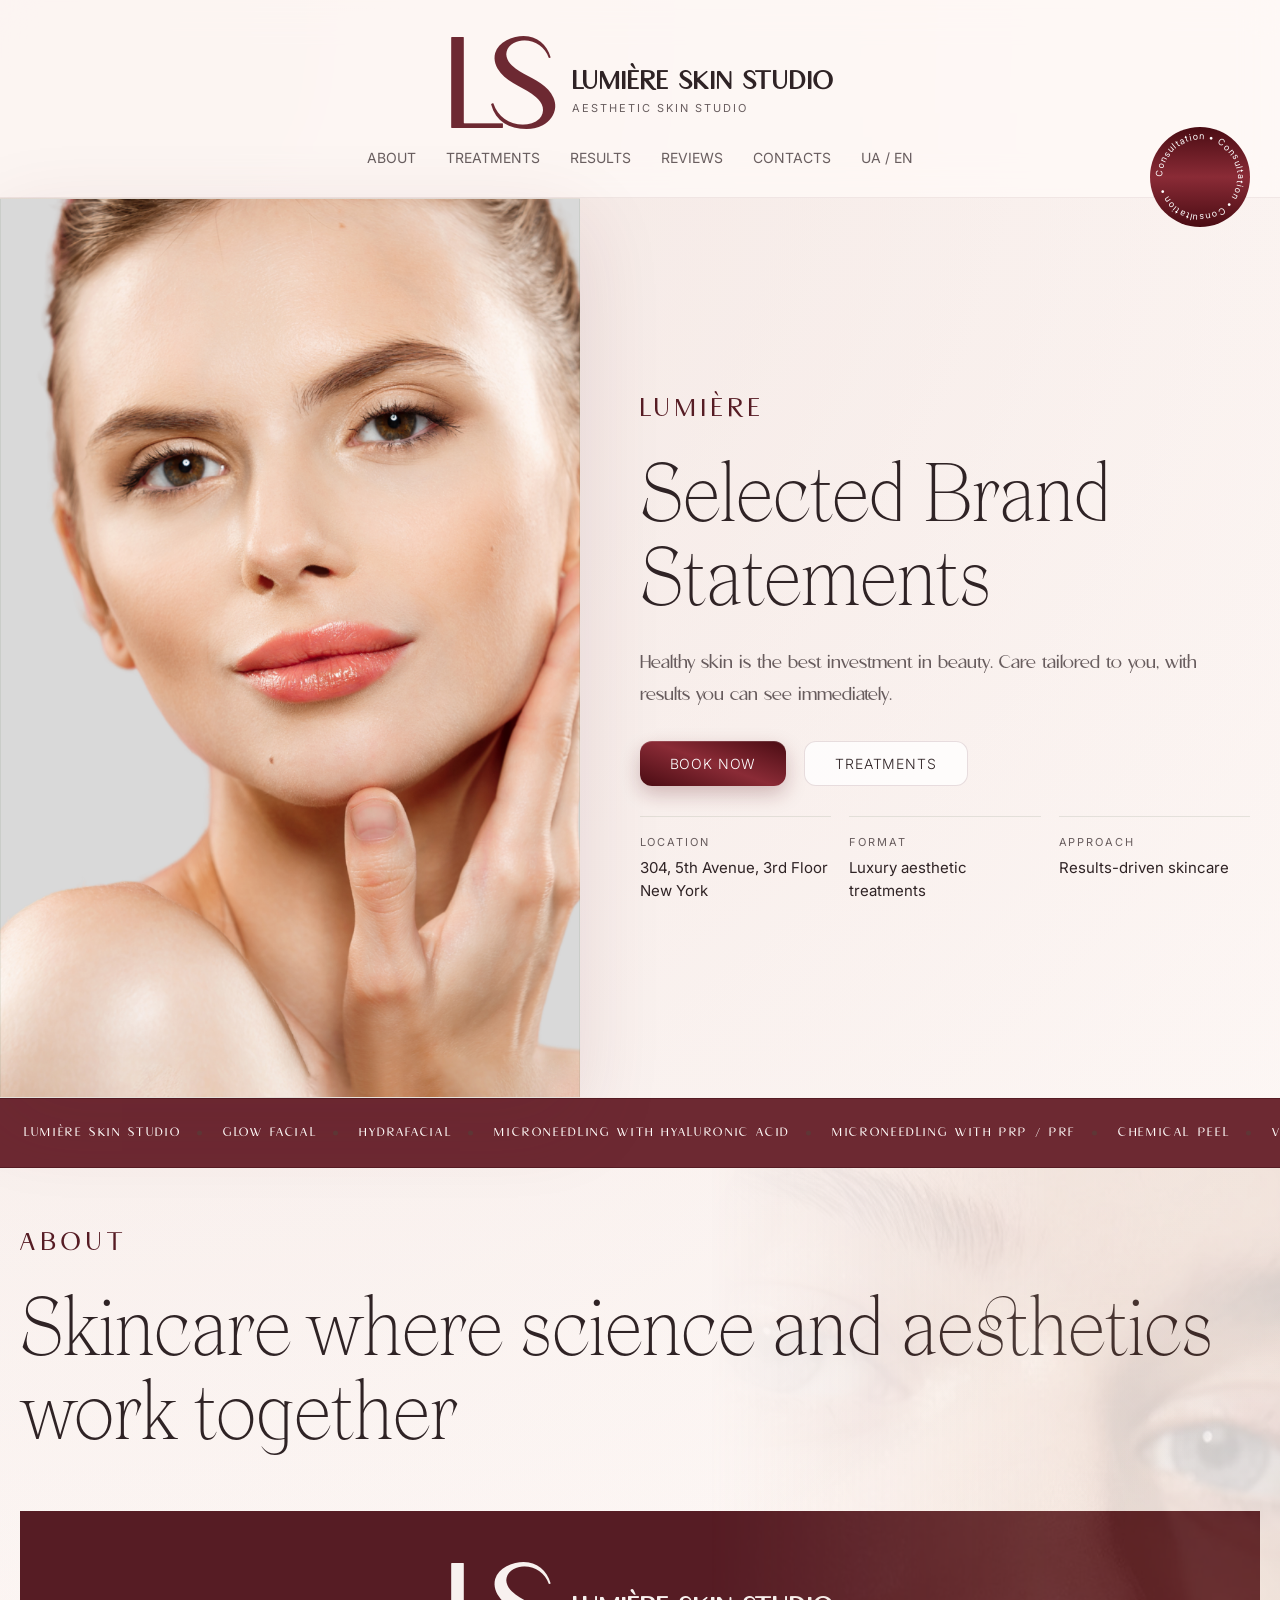
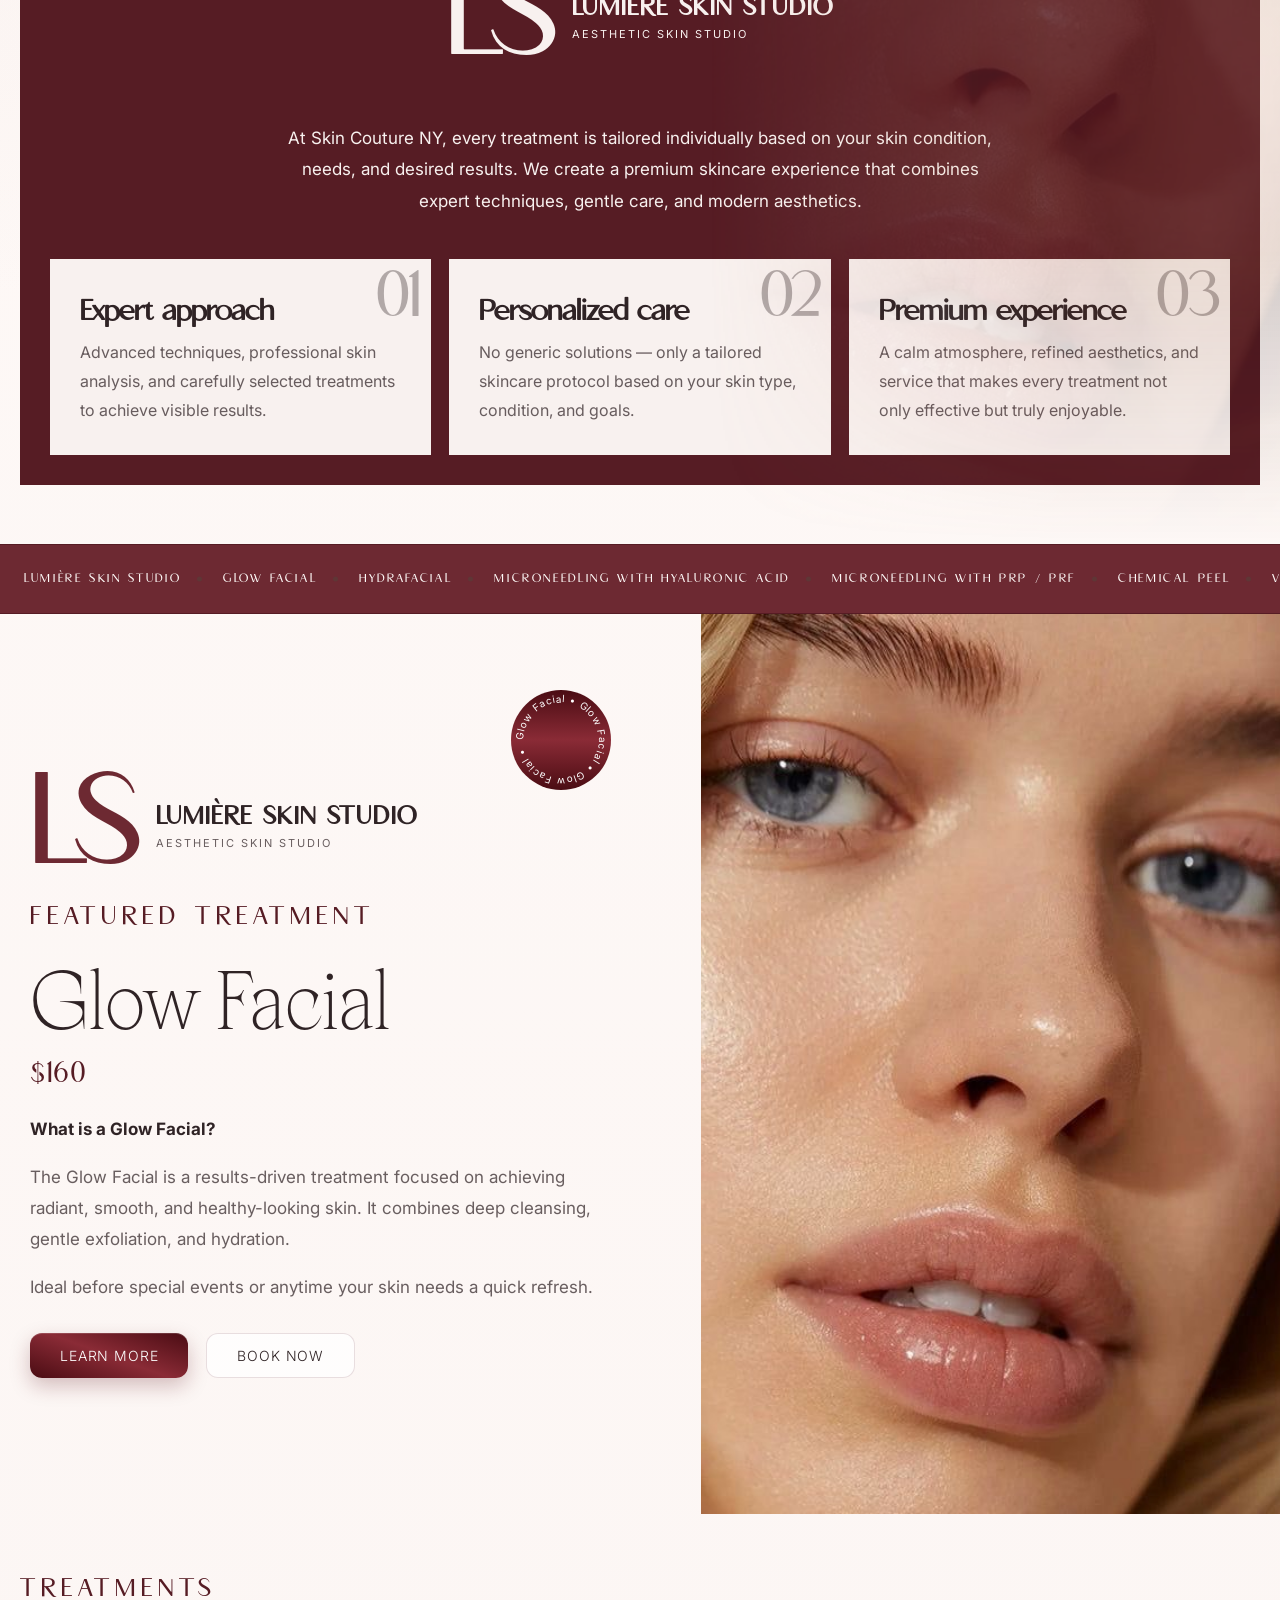
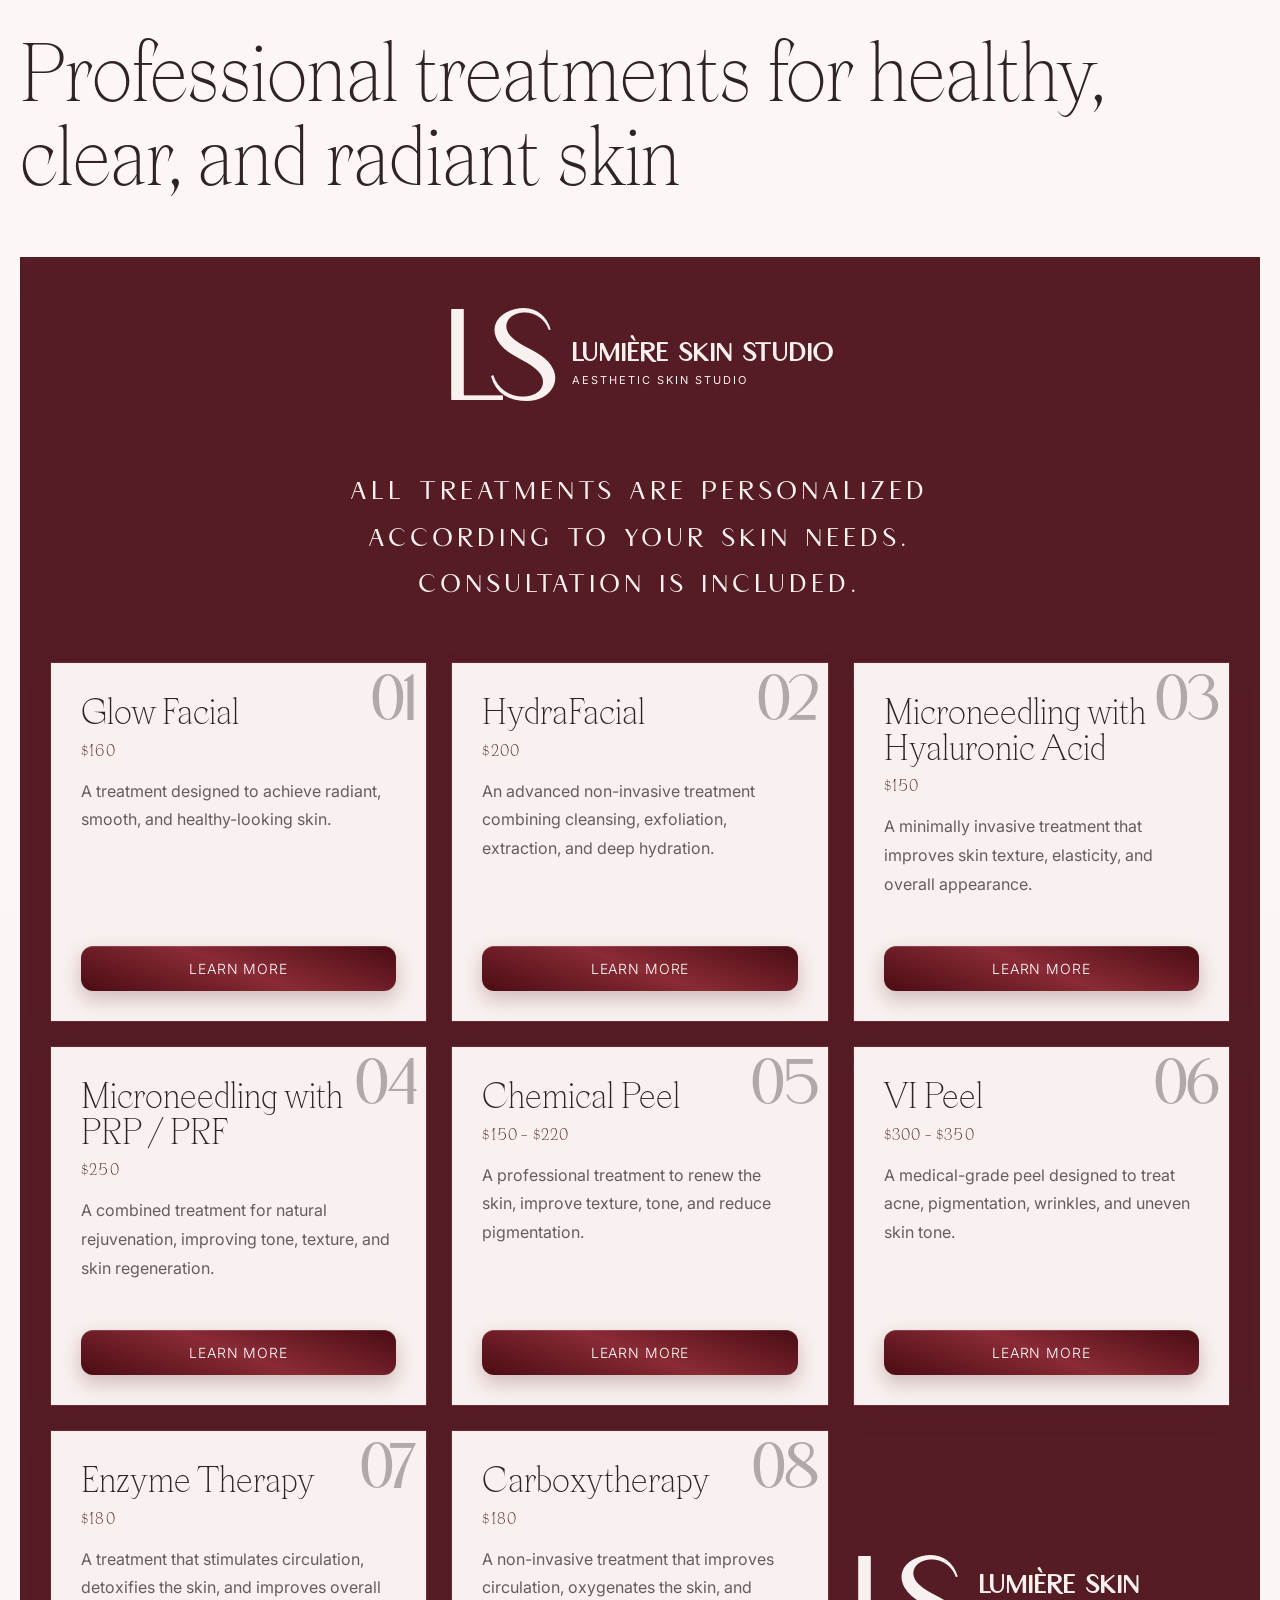
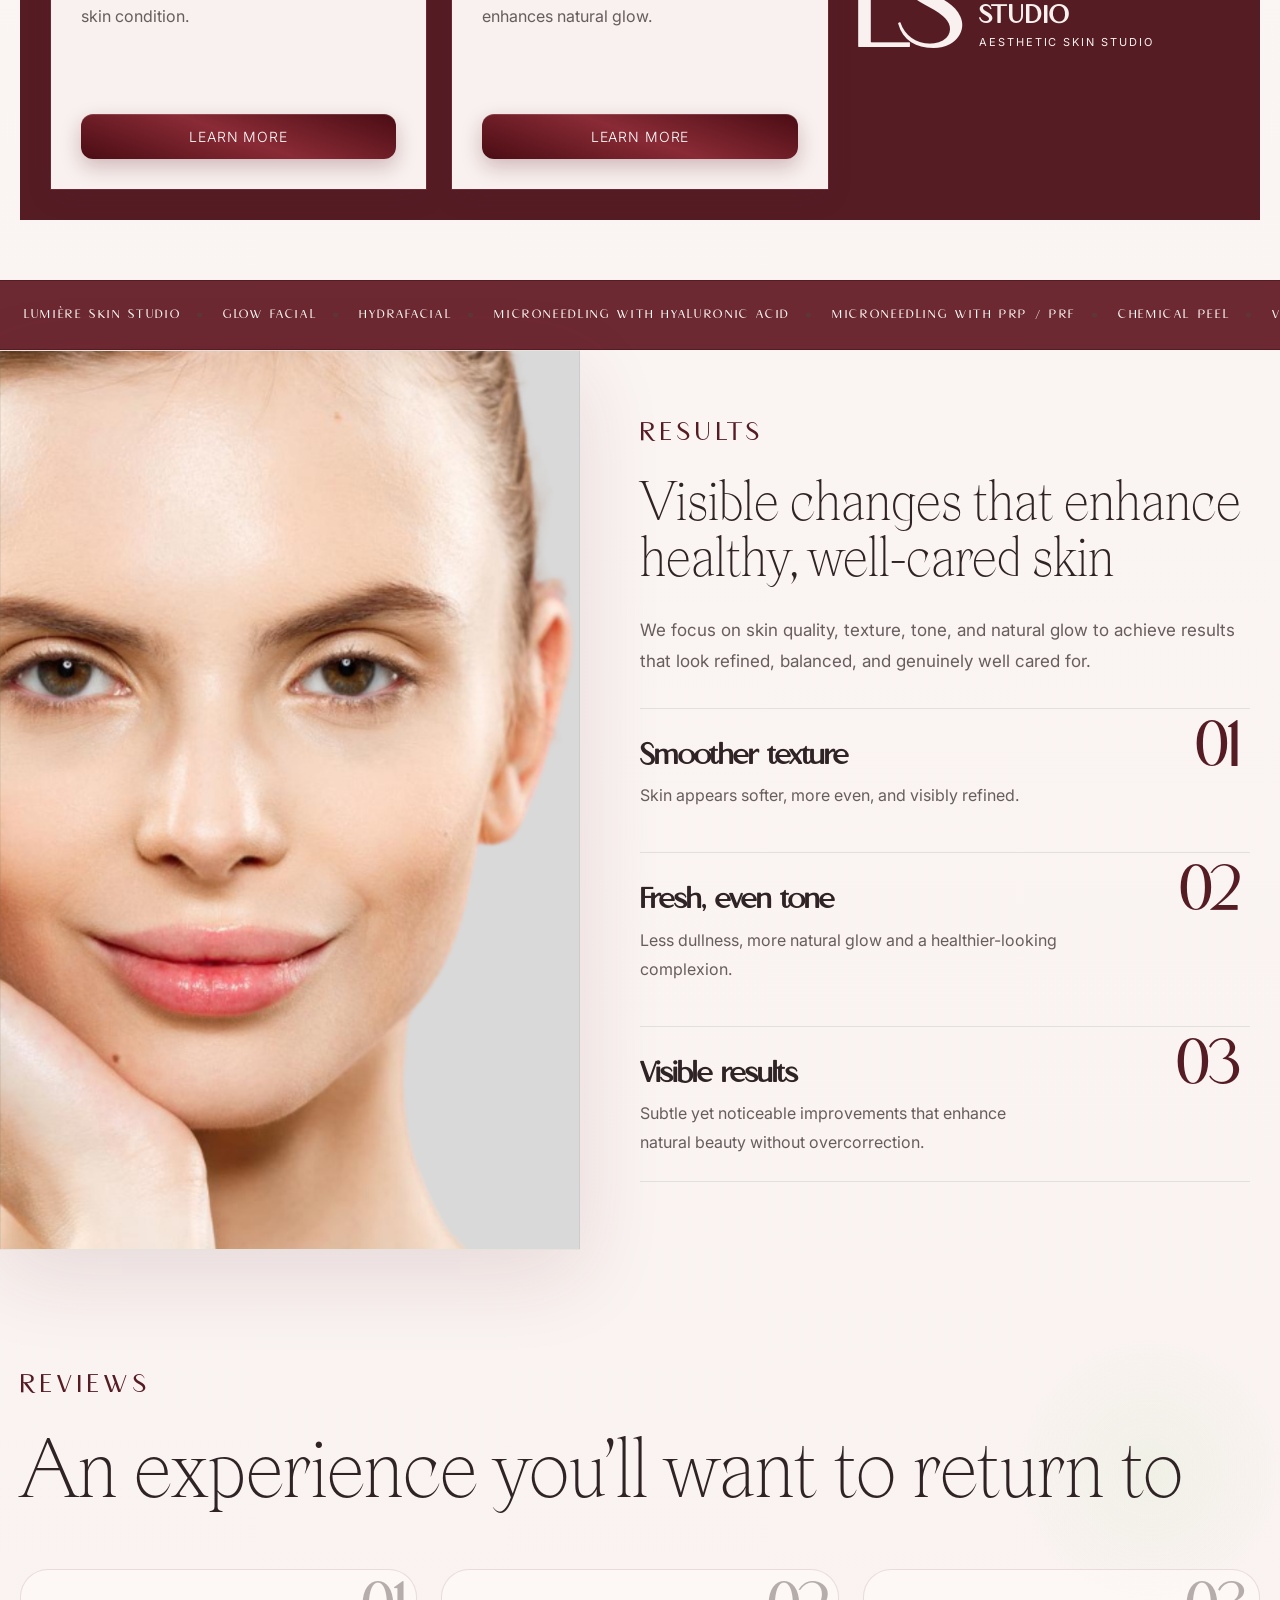
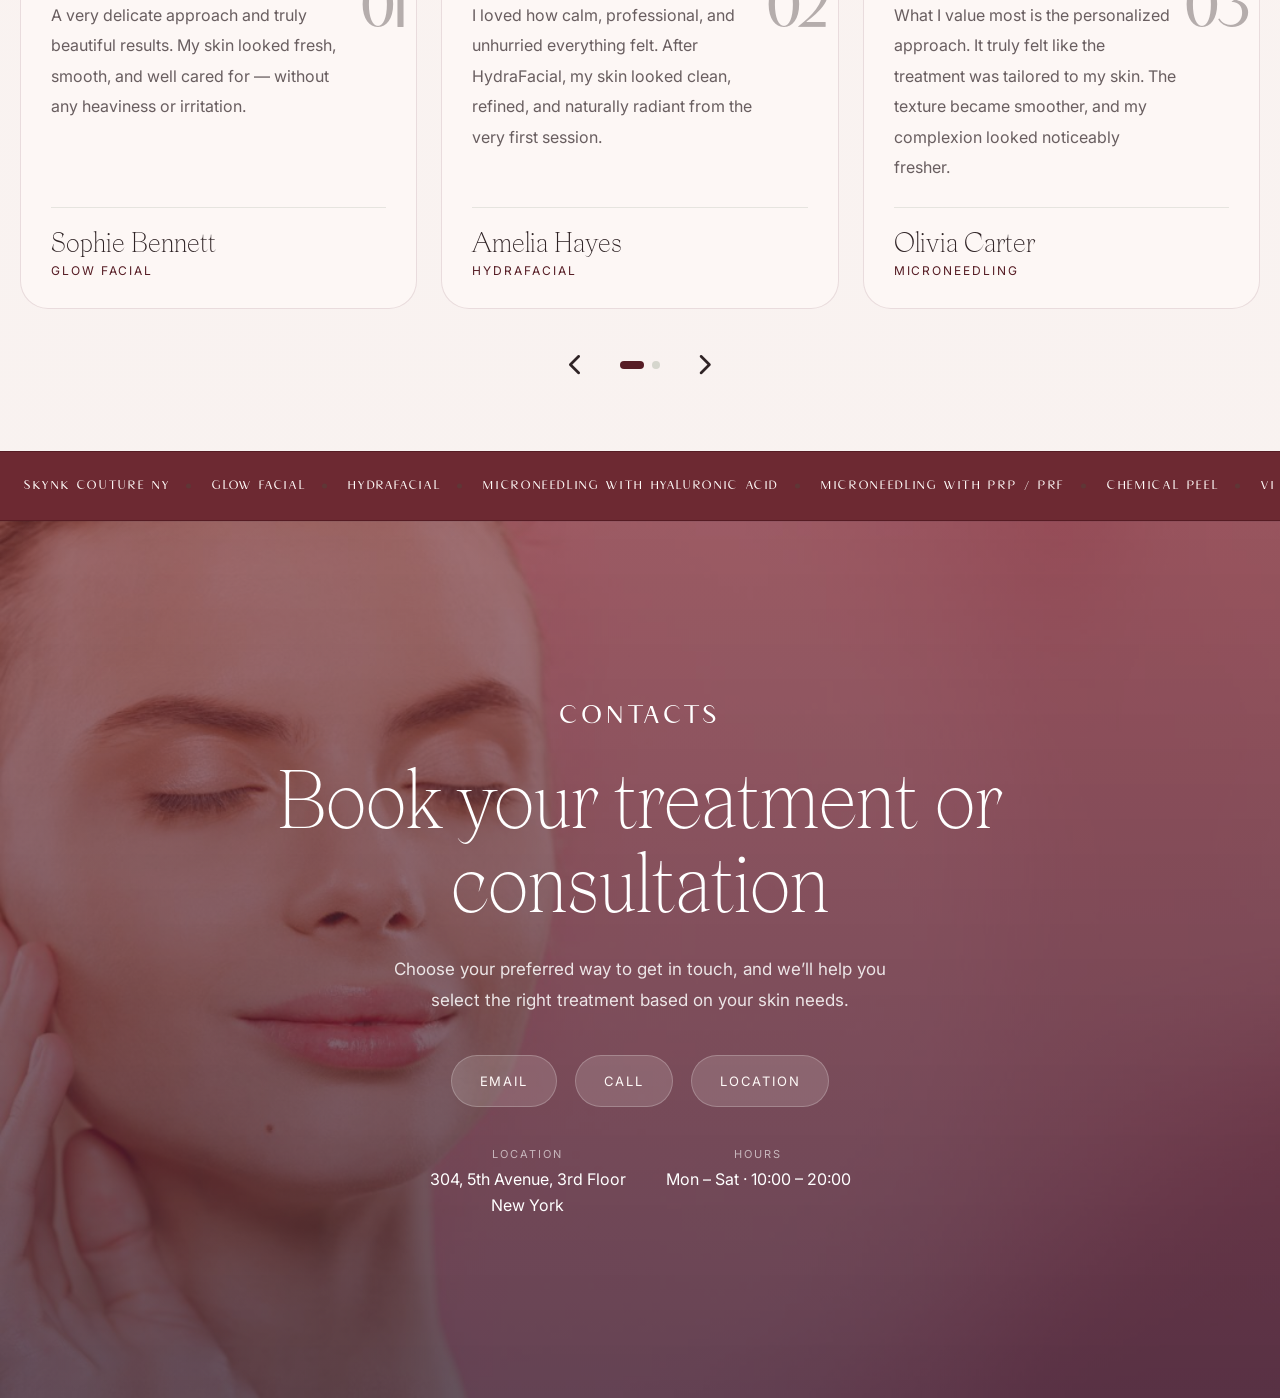
==== index.html @ 057add35 "Add files via upload" ====
<!doctype html>
<html lang="en">
  <head>
    <meta charset="UTF-8" />
    <meta name="viewport" content="width=device-width, initial-scale=1.0" />
    <title>Lumière Skin Studio — Luxury Aesthetic Treatments</title>
    <meta
      name="description"
      content="Premium skincare treatments at Lumière Skin Studio. Modern aesthetics, refined care, and visible results."
    />
    <link
      href="https://fonts.googleapis.com/css2?family=Inter:wght@300;400;500;600;700&family=Playfair+Display:wght@400;500;600&display=swap"
      rel="stylesheet"
    />
    <link
      rel="stylesheet"
      href="https://cdnjs.cloudflare.com/ajax/libs/font-awesome/6.4.2/css/all.min.css"
    />
    <link rel="stylesheet" href="style.css" />
  </head>
  <body>
    <header class="site-header">
      <div class="container header-inner">
        <a href="#hero" class="logo" aria-label="Lumière Skin Studio">
          <span class="logo-mark"> LS </span>
          <span class="logo-text-wrap">
            <span class="logo-title">Lumière Skin Studio</span>
            <span class="logo-subtitle">Aesthetic skin studio</span>
          </span>
        </a>
        <button
          class="nav-toggle"
          type="button"
          aria-label="Відкрити меню"
          aria-expanded="false"
          aria-controls="site-nav"
        >
          <span></span>
          <span></span>
          <span></span>
        </button>

        <nav class="site-nav" id="site-nav" aria-label="Основна навігація">
          <ul class="nav-list">
            <li><a href="#about">About</a></li>
            <li><a href="#procedures">Treatments</a></li>
            <li><a href="#results">Results</a></li>
            <li><a href="#reviews">Reviews</a></li>
            <li><a href="#contacts">Contacts</a></li>
          </ul>

          <div class="nav-actions">
            <a href="ua.html" class="lang-switch" aria-label="Змінити мову"
              >UA / EN</a
            >
            <button class="circle-btn">
              <svg viewBox="0 0 200 200">
                <defs>
                  <path
                    id="circlePath"
                    d="M 100, 100
           m -75, 0
           a 75,75 0 1,1 150,0
           a 75,75 0 1,1 -150,0"
                  />
                </defs>

                <text fill="white" font-size="18" letter-spacing="2">
                  <textPath href="#circlePath">
                    Consultation • Consultation • Consultation •
                  </textPath>
                </text>
              </svg>
            </button>
          </div>
        </nav>
      </div>
    </header>

    <main>
      <section class="hero section" id="hero">
        <div class="hero-shell">
          <div class="hero-stage">
            <div class="hero-media" aria-hidden="true">
              <div class="hero-photo-frame">
                <div class="hero-photo-overlay"></div>
              </div>
            </div>

            <div class="hero-panel">
              <p class="eyebrow">Lumière</p>
              <h1 class="section-title hero-title">
                Selected Brand Statements
              </h1>
              <p class="hero-text">
                Healthy skin is the best investment in beauty. Care tailored to
                you, with results you can see immediately.
              </p>

              <div class="hero-actions">
                <a href="#contacts" class="btn btn-primary">Book now</a>
                <a href="#procedures" class="btn btn-secondary">Treatments</a>
              </div>

              <div class="hero-meta">
                <div class="hero-meta-item">
                  <span class="hero-meta-label">Location</span>
                  <span class="hero-meta-value"
                    >304, 5th Avenue, 3rd Floor<br />
                    New York</span
                  >
                </div>
                <div class="hero-meta-item">
                  <span class="hero-meta-label">Format</span>
                  <span class="hero-meta-value"
                    >Luxury aesthetic treatments</span
                  >
                </div>
                <div class="hero-meta-item">
                  <span class="hero-meta-label">Approach</span>
                  <span class="hero-meta-value">Results-driven skincare</span>
                </div>
              </div>
            </div>
          </div>
        </div>
      </section>

      <section class="ticker">
        <div class="ticker__track">
          <span>Lumière Skin Studio</span>
          <span>Glow Facial</span>
          <span>HydraFacial</span>
          <span>Microneedling with Hyaluronic Acid</span>
          <span>Microneedling with PRP / PRF</span>
          <span>Chemical Peel</span>
          <span>VI Peel</span>
          <span>Enzyme Therapy</span>
          <span>Carboxytherapy</span>
        </div>
      </section>

      <section class="about section" id="about">
        <div class="container">
          <div class="title">
            <p class="eyebrow">About</p>

            <h2 class="section-title">
              Skincare where science and aesthetics work together
            </h2>
          </div>

          <div class="about-grid">
            <div class="about-content">
              <div class="logo logo-section" aria-label="Lumière Skin Studio">
                <span class="logo-mark"> LS </span>
                <span class="logo-text-wrap">
                  <span class="logo-title">Lumière Skin Studio</span>
                  <span class="logo-subtitle">Aesthetic skin studio</span>
                </span>
              </div>
              <p class="about-description">
                At Skin Couture NY, every treatment is tailored individually
                based on your skin condition, needs, and desired results. We
                create a premium skincare experience that combines expert
                techniques, gentle care, and modern aesthetics.
              </p>

              <div class="about-points">
                <article class="about-point">
                  <span class="about-point__number">01</span>
                  <div class="about-point__body">
                    <h3 class="about-point__title">Expert approach</h3>
                    <p class="about-point__text">
                      Advanced techniques, professional skin analysis, and
                      carefully selected treatments to achieve visible results.
                    </p>
                  </div>
                </article>

                <article class="about-point">
                  <span class="about-point__number">02</span>
                  <div class="about-point__body">
                    <h3 class="about-point__title">Personalized care</h3>
                    <p class="about-point__text">
                      No generic solutions — only a tailored skincare protocol
                      based on your skin type, condition, and goals.
                    </p>
                  </div>
                </article>

                <article class="about-point">
                  <span class="about-point__number">03</span>
                  <div class="about-point__body">
                    <h3 class="about-point__title">Premium experience</h3>
                    <p class="about-point__text">
                      A calm atmosphere, refined aesthetics, and service that
                      makes every treatment not only effective but truly
                      enjoyable.
                    </p>
                  </div>
                </article>
              </div>
            </div>
          </div>
        </div>
      </section>

      <section class="ticker">
        <div class="ticker__track">
          <span>Lumière Skin Studio</span>
          <span>Glow Facial</span>
          <span>HydraFacial</span>
          <span>Microneedling with Hyaluronic Acid</span>
          <span>Microneedling with PRP / PRF</span>
          <span>Chemical Peel</span>
          <span>VI Peel</span>
          <span>Enzyme Therapy</span>
          <span>Carboxytherapy</span>
        </div>
      </section>
      <section class="procedures section" id="procedures">
        <div class="procedure-feature">
          <div class="procedure-feature__panel">
            <div class="logo" aria-label="Lumière Skin Studio">
              <span class="logo-mark"> LS </span>
              <span class="logo-text-wrap">
                <span class="logo-title">Lumière Skin Studio</span>
                <span class="logo-subtitle">Aesthetic skin studio</span>
              </span>
            </div>
            <p class="eyebrow">Featured treatment</p>

            <div class="procedure-feature__head">
              <h3 class="section-title procedure-feature__title">
                Glow Facial
              </h3>
              <span class="procedure-feature__price">$160</span>
            </div>

            <div class="procedure-feature__content">
              <p><strong>What is a Glow Facial?</strong></p>

              <p>
                The Glow Facial is a results-driven treatment focused on
                achieving radiant, smooth, and healthy-looking skin. It combines
                deep cleansing, gentle exfoliation, and hydration.
              </p>

              <p>
                Ideal before special events or anytime your skin needs a quick
                refresh.
              </p>
            </div>
            <div class="circle-btn top">
              <svg viewBox="0 0 200 200">
                <defs>
                  <path
                    id="circlePath"
                    d="M 100, 100
           m -75, 0
           a 75,75 0 1,1 150,0
           a 75,75 0 1,1 -150,0"
                  ></path>
                </defs>

                <text fill="white" font-size="20" letter-spacing="2">
                  <textPath href="#circlePath">
                    Glow Facial • Glow Facial • Glow Facial •
                  </textPath>
                </text>
              </svg>
            </div>

            <div class="procedure-feature__actions">
              <button
                class="btn btn-primary"
                type="button"
                data-modal="modal-glow"
              >
                Learn more
              </button>
              <a href="#contacts" class="btn btn-secondary">Book now</a>
            </div>
          </div>
          <div class="procedure-feature__media">
            <div class="procedure-feature__frame">
              <div class="procedure-feature__overlay"></div>
            </div>
          </div>
        </div>
      </section>

      <section class="procedures-block about section">
        <div class="container">
          <div class="title procedures-title-wrap">
            <p class="eyebrow">Treatments</p>
            <h2 class="section-title procedures-title">
              Professional treatments for healthy, clear, and radiant skin
            </h2>
          </div>
        </div>

        <div class="procedures-list about-content container">
          <div class="logo logo-section" aria-label="Lumière Skin Studio">
            <span class="logo-mark"> LS </span>
            <span class="logo-text-wrap">
              <span class="logo-title">Lumière Skin Studio</span>
              <span class="logo-subtitle">Aesthetic skin studio</span>
            </span>
          </div>
          <p class="about-description">
            All treatments are personalized according to your skin needs.
            Consultation is included.
          </p>
          <div class="procedures-slider">
            <div class="procedures-grid">
              <article class="procedure-card">
                <span class="about-point__number">01</span>
                <div class="procedure-card__top">
                  <h3 class="procedure-card__title">Glow Facial</h3>
                  <span class="procedure-card__price">$160</span>
                </div>
                <p class="procedure-card__text">
                  A treatment designed to achieve radiant, smooth, and
                  healthy-looking skin.
                </p>
                <button
                  class="procedure-card__link btn btn-primary"
                  type="button"
                  data-modal="modal-glow"
                >
                  Learn more
                </button>
              </article>

              <article class="procedure-card">
                <span class="about-point__number">02</span>
                <div class="procedure-card__top">
                  <h3 class="procedure-card__title">HydraFacial</h3>
                  <span class="procedure-card__price">$200</span>
                </div>
                <p class="procedure-card__text">
                  An advanced non-invasive treatment combining cleansing,
                  exfoliation, extraction, and deep hydration.
                </p>
                <button
                  class="procedure-card__link btn btn-primary"
                  type="button"
                  data-modal="modal-hydra"
                >
                  Learn more
                </button>
              </article>

              <article class="procedure-card">
                <span class="about-point__number">03</span>
                <div class="procedure-card__top">
                  <h3 class="procedure-card__title">
                    Microneedling with Hyaluronic Acid
                  </h3>
                  <span class="procedure-card__price">$150</span>
                </div>
                <p class="procedure-card__text">
                  A minimally invasive treatment that improves skin texture,
                  elasticity, and overall appearance.
                </p>
                <button
                  class="procedure-card__link btn btn-primary"
                  type="button"
                  data-modal="modal-micro"
                >
                  Learn more
                </button>
              </article>

              <article class="procedure-card">
                <span class="about-point__number">04</span>
                <div class="procedure-card__top">
                  <h3 class="procedure-card__title">
                    Microneedling with PRP / PRF
                  </h3>
                  <span class="procedure-card__price">$250</span>
                </div>
                <p class="procedure-card__text">
                  A combined treatment for natural rejuvenation, improving tone,
                  texture, and skin regeneration.
                </p>
                <button
                  class="procedure-card__link btn btn-primary"
                  type="button"
                  data-modal="modal-prp"
                >
                  Learn more
                </button>
              </article>

              <article class="procedure-card">
                <span class="about-point__number">05</span>
                <div class="procedure-card__top">
                  <h3 class="procedure-card__title">Chemical Peel</h3>
                  <span class="procedure-card__price">$150 – $220</span>
                </div>
                <p class="procedure-card__text">
                  A professional treatment to renew the skin, improve texture,
                  tone, and reduce pigmentation.
                </p>
                <button
                  class="procedure-card__link btn btn-primary"
                  type="button"
                  data-modal="modal-peel"
                >
                  Learn more
                </button>
              </article>

              <article class="procedure-card">
                <span class="about-point__number">06</span>
                <div class="procedure-card__top">
                  <h3 class="procedure-card__title">VI Peel</h3>
                  <span class="procedure-card__price">$300 – $350</span>
                </div>
                <p class="procedure-card__text">
                  A medical-grade peel designed to treat acne, pigmentation,
                  wrinkles, and uneven skin tone.
                </p>
                <button
                  class="procedure-card__link btn btn-primary"
                  type="button"
                  data-modal="modal-vipeel"
                >
                  Learn more
                </button>
              </article>

              <article class="procedure-card">
                <span class="about-point__number">07</span>
                <div class="procedure-card__top">
                  <h3 class="procedure-card__title">Enzyme Therapy</h3>
                  <span class="procedure-card__price">$180</span>
                </div>
                <p class="procedure-card__text">
                  A treatment that stimulates circulation, detoxifies the skin,
                  and improves overall skin condition.
                </p>
                <button
                  class="procedure-card__link btn btn-primary"
                  type="button"
                  data-modal="modal-enzyme"
                >
                  Learn more
                </button>
              </article>

              <article class="procedure-card">
                <span class="about-point__number">08</span>
                <div class="procedure-card__top">
                  <h3 class="procedure-card__title">Carboxytherapy</h3>
                  <span class="procedure-card__price">$180</span>
                </div>
                <p class="procedure-card__text">
                  A non-invasive treatment that improves circulation, oxygenates
                  the skin, and enhances natural glow.
                </p>
                <button
                  class="procedure-card__link btn btn-primary"
                  type="button"
                  data-modal="modal-carboxy"
                >
                  Learn more
                </button>
              </article>

              <div class="logo logo-section" aria-label="Lumière Skin Studio">
                <span class="logo-mark"> LS </span>
                <span class="logo-text-wrap">
                  <span class="logo-title">Lumière Skin Studio</span>
                  <span class="logo-subtitle">Aesthetic skin studio</span>
                </span>
              </div>
            </div>
          </div>

          <div class="procedures-controls">
            <button class="procedures-arrow procedures-arrow--prev">
              <i class="fa-solid fa-chevron-left"></i>
            </button>
            <div class="procedures-dots"></div>
            <button class="procedures-arrow procedures-arrow--next">
              <i class="fa-solid fa-chevron-right"></i>
            </button>
          </div>
        </div>
      </section>

      <section class="ticker">
        <div class="ticker__track">
          <span>Lumière Skin Studio</span>
          <span>Glow Facial</span>
          <span>HydraFacial</span>
          <span>Microneedling with Hyaluronic Acid</span>
          <span>Microneedling with PRP / PRF</span>
          <span>Chemical Peel</span>
          <span>VI Peel</span>
          <span>Enzyme Therapy</span>
          <span>Carboxytherapy</span>
        </div>
      </section>
      <section class="hero-stage results section" id="results">
        <div class="results-media">
          <div class="hero-media" aria-hidden="true">
            <div class="hero-photo-frame">
              <div class="hero-photo-overlay"></div>
            </div>
          </div>
        </div>

        <div class="results-content">
          <div class="title results-title-wrap">
            <p class="eyebrow">Results</p>
            <h2 class="section-title results-title">
              Visible changes that enhance healthy, well-cared skin
            </h2>
          </div>
          <p class="results-description">
            We focus on skin quality, texture, tone, and natural glow to achieve
            results that look refined, balanced, and genuinely well cared for.
          </p>

          <div class="results-points">
            <article class="results-point">
              <span class="results-point__number">01</span>
              <div class="results-point__body">
                <h3 class="results-point__title">Smoother texture</h3>
                <p class="results-point__text">
                  Skin appears softer, more even, and visibly refined.
                </p>
              </div>
            </article>

            <article class="results-point">
              <span class="results-point__number">02</span>
              <div class="results-point__body">
                <h3 class="results-point__title">Fresh, even tone</h3>
                <p class="results-point__text">
                  Less dullness, more natural glow and a healthier-looking
                  complexion.
                </p>
              </div>
            </article>

            <article class="results-point">
              <span class="results-point__number">03</span>
              <div class="results-point__body">
                <h3 class="results-point__title">Visible results</h3>
                <p class="results-point__text">
                  Subtle yet noticeable improvements that enhance natural beauty
                  without overcorrection.
                </p>
              </div>
            </article>
          </div>
        </div>
      </section>
      <section class="reviews section" id="reviews">
        <div class="container">
          <div class="title reviews-title-wrap">
            <p class="eyebrow">Reviews</p>
            <h2 class="section-title reviews-title">
              An experience you’ll want to return to
            </h2>
          </div>

          <div class="reviews-slider">
            <div class="reviews-track">
              <article class="review-card">
                <span class="about-point__number">01</span>
                <p class="review-card__text">
                  A very delicate approach and truly beautiful results. My skin
                  looked fresh, smooth, and well cared for — without any
                  heaviness or irritation.
                </p>
                <div class="review-card__footer">
                  <span class="review-card__name">Sophie Bennett</span>
                  <span class="review-card__meta">Glow Facial</span>
                </div>
              </article>

              <article class="review-card">
                <span class="about-point__number">02</span>
                <p class="review-card__text">
                  I loved how calm, professional, and unhurried everything felt.
                  After HydraFacial, my skin looked clean, refined, and
                  naturally radiant from the very first session.
                </p>
                <div class="review-card__footer">
                  <span class="review-card__name">Amelia Hayes</span>
                  <span class="review-card__meta">HydraFacial</span>
                </div>
              </article>

              <article class="review-card">
                <span class="about-point__number">03</span>
                <p class="review-card__text">
                  What I value most is the personalized approach. It truly felt
                  like the treatment was tailored to my skin. The texture became
                  smoother, and my complexion looked noticeably fresher.
                </p>
                <div class="review-card__footer">
                  <span class="review-card__name">Olivia Carter</span>
                  <span class="review-card__meta">Microneedling</span>
                </div>
              </article>

              <article class="review-card">
                <span class="about-point__number">04</span>
                <p class="review-card__text">
                  Beautiful space, exceptional service, and visible results.
                  After a course of treatments, my skin became noticeably
                  smoother, firmer, and healthier-looking — while still looking
                  natural.
                </p>
                <div class="review-card__footer">
                  <span class="review-card__name">Chloe Morgan</span>
                  <span class="review-card__meta">PRP / PRF</span>
                </div>
              </article>

              <article class="review-card">
                <span class="about-point__number">05</span>
                <p class="review-card__text">
                  After Enzyme Therapy, my skin looked incredibly fresh and
                  rested. I loved that the result felt soft, refined, and
                  aesthetic — without any aggressive treatment effect.
                </p>
                <div class="review-card__footer">
                  <span class="review-card__name">Emma Sinclair</span>
                  <span class="review-card__meta">Enzyme Therapy</span>
                </div>
              </article>
            </div>
          </div>

          <div class="reviews-controls">
            <button
              class="reviews-arrow reviews-arrow--prev"
              type="button"
              aria-label="Previous review"
            >
              <i class="fa-solid fa-chevron-left"></i>
            </button>
            <div class="reviews-dots" aria-hidden="true"></div>
            <button
              class="reviews-arrow reviews-arrow--next"
              type="button"
              aria-label="Next review"
            >
              <i class="fa-solid fa-chevron-right"></i>
            </button>
          </div>
        </div>
      </section>
      <section class="ticker">
        <div class="ticker__track">
          <span>Skynk Couture NY</span>
          <span>Glow Facial</span>
          <span>HydraFacial</span>
          <span>Microneedling with Hyaluronic Acid</span>
          <span>Microneedling with PRP / PRF</span>
          <span>Chemical Peel</span>
          <span>VI Peel</span>
          <span>Enzyme Therapy</span>
          <span>Carboxytherapy</span>
        </div>
      </section>
      <section class="contacts section" id="contacts">
        <div class="contacts-bg"></div>

        <div class="container">
          <div class="contacts-shell">
            <div class="title contacts-title-wrap">
              <p class="eyebrow">Contacts</p>
              <h2 class="section-title contacts-title">
                Book your treatment or consultation
              </h2>
            </div>

            <p class="contacts-description">
              Choose your preferred way to get in touch, and we’ll help you
              select the right treatment based on your skin needs.
            </p>

            <div class="contacts-actions">
              <a href="mailto:LumiereskinNY@gmail.com" class="contact-btn">
                <span>Email</span>
              </a>

              <a href="tel:+12018323011" class="contact-btn">
                <span>Call</span>
              </a>

              <a
                href="https://maps.google.com/?q=304+5th+Avenue+New+York"
                target="_blank"
                class="contact-btn"
              >
                <span>Location</span>
              </a>
            </div>

            <div class="contacts-info">
              <div class="contacts-item">
                <span class="contacts-label">Location</span>
                <span class="contacts-value"
                  >304, 5th Avenue, 3rd Floor<br />
                  New York</span
                >
              </div>

              <div class="contacts-item">
                <span class="contacts-label">Hours</span>
                <span class="contacts-value">Mon – Sat · 10:00 – 20:00</span>
              </div>
            </div>
          </div>
        </div>
      </section>
    </main>

    <div class="modal-backdrop" id="modal-backdrop"></div>

    <div class="procedure-modal" id="modal-glow" aria-hidden="true">
      <div class="procedure-modal__dialog">
        <button class="procedure-modal__close" type="button" aria-label="Close">
          ×
        </button>
        <p class="eyebrow">Glow Facial</p>
        <h3 class="section-title procedure-modal__title">Glow Facial</h3>

        <div class="procedure-modal__content">
          <p>
            The Glow Facial is a results-driven treatment focused on achieving
            radiant, smooth, and healthy-looking skin. It combines deep
            cleansing, gentle exfoliation, and hydration.
          </p>

          <p>
            Ideal before events or anytime your skin needs a refreshed, luminous
            appearance.
          </p>

          <p><strong>What does the treatment include?</strong></p>
          <ul>
            <li>Skin analysis and consultation</li>
            <li>Deep cleansing</li>
            <li>Exfoliation</li>
            <li>Pore cleansing</li>
            <li>Mask</li>
            <li>Serum and moisturizer</li>
            <li>SPF protection</li>
          </ul>

          <p><strong>Benefits</strong></p>
          <ul>
            <li>Instant glow</li>
            <li>Deep pore cleansing</li>
            <li>Improved skin texture</li>
            <li>Hydration boost</li>
            <li>Healthy, radiant appearance</li>
            <li>Relaxing experience</li>
          </ul>

          <p><strong>Who is it for?</strong></p>
          <p>
            Suitable for all skin types, especially dull, dehydrated, or before
            events.
          </p>

          <p><strong>Results</strong></p>
          <p>
            After the first session, skin looks fresh and radiant. With regular
            treatments, results become long-lasting.
          </p>
        </div>
      </div>
    </div>

    <div class="procedure-modal" id="modal-hydra" aria-hidden="true">
      <div class="procedure-modal__dialog">
        <button class="procedure-modal__close" type="button" aria-label="Close">
          ×
        </button>
        <p class="eyebrow">HydraFacial</p>
        <h3 class="section-title procedure-modal__title">HydraFacial</h3>

        <div class="procedure-modal__content">
          <p>
            HydraFacial is an advanced, non-invasive treatment that deeply
            cleanses, exfoliates, extracts impurities, and hydrates the skin
            using targeted serums.
          </p>

          <p>The procedure delivers instant results with no downtime.</p>

          <p><strong>What does the treatment include?</strong></p>
          <ul>
            <li>Skin analysis and consultation</li>
            <li>Deep cleansing and exfoliation</li>
            <li>Gentle acid peel</li>
            <li>Painless vacuum extraction</li>
            <li>Serum infusion</li>
            <li>Moisturizer and SPF protection</li>
          </ul>

          <p><strong>Benefits</strong></p>
          <ul>
            <li>Instant glow and hydration</li>
            <li>Deep pore cleansing</li>
            <li>Improved tone and texture</li>
            <li>Reduction of fine lines</li>
            <li>No downtime</li>
            <li>Suitable for sensitive skin</li>
          </ul>

          <p><strong>Who is it for?</strong></p>
          <p>
            Suitable for all skin types, especially dehydrated, acne-prone, or
            dull skin.
          </p>

          <p><strong>Results</strong></p>
          <p>
            Skin appears cleaner, smoother, and more radiant after the first
            session.
          </p>
        </div>
      </div>
    </div>

    <div class="procedure-modal" id="modal-micro" aria-hidden="true">
      <div class="procedure-modal__dialog">
        <button class="procedure-modal__close" type="button" aria-label="Close">
          ×
        </button>
        <p class="eyebrow">Microneedling</p>
        <h3 class="section-title procedure-modal__title">Microneedling</h3>

        <div class="procedure-modal__content">
          <p><strong>What is Microneedling?</strong></p>
          <p>
            Microneedling is a minimally invasive treatment that uses fine
            needles to create micro-injuries, stimulating collagen and elastin
            production.
          </p>

          <p>It improves skin texture, firmness, and overall appearance.</p>

          <p><strong>What does the treatment include?</strong></p>
          <ul>
            <li>Skin consultation and analysis</li>
            <li>Cleansing and preparation</li>
            <li>Microneedling procedure</li>
            <li>Application of active serums</li>
            <li>Soothing and hydrating care</li>
            <li>SPF protection</li>
          </ul>

          <p><strong>Benefits</strong></p>
          <ul>
            <li>Stimulates collagen production</li>
            <li>Improves texture and tone</li>
            <li>Reduces fine lines</li>
            <li>Minimizes pores and acne scars</li>
            <li>Enhances skin firmness</li>
          </ul>

          <p><strong>Who is it for?</strong></p>
          <p>
            Suitable for uneven texture, acne scars, wrinkles, enlarged pores,
            and dull skin.
          </p>

          <p><strong>Results</strong></p>
          <p>
            Skin becomes smoother, firmer, and more radiant. Best results are
            achieved with a course of treatments.
          </p>
        </div>
      </div>
    </div>
    <div class="procedure-modal" id="modal-prp" aria-hidden="true">
      <div class="procedure-modal__dialog">
        <button class="procedure-modal__close" type="button" aria-label="Close">
          ×
        </button>
        <p class="eyebrow">PRP / PRF</p>
        <h3 class="section-title procedure-modal__title">
          Microneedling with PRP / PRF
        </h3>

        <div class="procedure-modal__content">
          <p><strong>What is PRP?</strong></p>
          <p>
            PRP (Platelet-Rich Plasma) uses your own blood plasma rich in growth
            factors to stimulate skin regeneration.
          </p>

          <p><strong>What is PRF?</strong></p>
          <p>
            PRF is an advanced version of PRP with a higher concentration of
            growth factors and longer-lasting effects.
          </p>

          <p><strong>What does the treatment include?</strong></p>
          <ul>
            <li>Consultation and analysis</li>
            <li>Blood draw and PRP/PRF preparation</li>
            <li>Skin preparation</li>
            <li>Microneedling</li>
            <li>PRP/PRF application</li>
            <li>Soothing care and SPF</li>
          </ul>

          <p><strong>Benefits</strong></p>
          <ul>
            <li>Stimulates collagen production</li>
            <li>Improves texture and tone</li>
            <li>Reduces wrinkles and acne scars</li>
            <li>Enhances skin elasticity</li>
            <li>Natural rejuvenation</li>
          </ul>

          <p><strong>Results</strong></p>
          <p>Skin becomes smoother, firmer, and more radiant over time.</p>
        </div>
      </div>
    </div>

    <div class="procedure-modal" id="modal-peel" aria-hidden="true">
      <div class="procedure-modal__dialog">
        <button class="procedure-modal__close" type="button" aria-label="Close">
          ×
        </button>
        <p class="eyebrow">Chemical Peel</p>
        <h3 class="section-title procedure-modal__title">Chemical Peel</h3>

        <div class="procedure-modal__content">
          <p><strong>What is a Chemical Peel?</strong></p>
          <p>
            A chemical peel is a professional treatment that exfoliates the
            skin, removes dead cells, and stimulates renewal.
          </p>

          <p><strong>Benefits</strong></p>
          <ul>
            <li>Improves texture and smoothness</li>
            <li>Reduces pigmentation</li>
            <li>Helps with acne and post-acne</li>
            <li>Stimulates collagen</li>
            <li>Brightens skin</li>
          </ul>

          <p><strong>Results</strong></p>
          <p>
            Skin gradually renews, becoming smoother, clearer, and more radiant.
          </p>
        </div>
      </div>
    </div>

    <div class="procedure-modal" id="modal-vipeel" aria-hidden="true">
      <div class="procedure-modal__dialog">
        <button class="procedure-modal__close" type="button" aria-label="Close">
          ×
        </button>
        <p class="eyebrow">VI Peel</p>
        <h3 class="section-title procedure-modal__title">VI Peel</h3>

        <div class="procedure-modal__content">
          <p><strong>What is VI Peel?</strong></p>
          <p>
            VI Peel is a medical-grade chemical peel designed to target acne,
            pigmentation, fine lines, and uneven skin tone.
          </p>
          <p>
            It penetrates deeper layers of the skin while remaining safe and
            effective.
          </p>

          <p><strong>What does the treatment include?</strong></p>
          <ul>
            <li>Consultation</li>
            <li>Application of the peel</li>
            <li>Post-treatment instructions</li>
            <li>Peeling process over several days</li>
          </ul>

          <p><strong>Who is it for?</strong></p>
          <p>
            Suitable for acne-prone, pigmented, dull skin or signs of aging.
          </p>

          <p><strong>Results</strong></p>
          <p>
            Skin gradually renews, becoming smoother, clearer, and more radiant.
          </p>
        </div>
      </div>
    </div>

    <div class="procedure-modal" id="modal-enzyme" aria-hidden="true">
      <div class="procedure-modal__dialog">
        <button class="procedure-modal__close" type="button" aria-label="Close">
          ×
        </button>
        <p class="eyebrow">Enzyme Therapy</p>
        <h3 class="section-title procedure-modal__title">Enzyme Therapy</h3>

        <div class="procedure-modal__content">
          <p><strong>What is Enzyme Therapy?</strong></p>
          <p>
            Enzyme Therapy is an advanced treatment that uses natural enzymes to
            stimulate circulation, improve oxygenation, and support skin
            detoxification.
          </p>
          <p>
            It helps restore skin function and achieve a balanced, healthy
            complexion.
          </p>

          <p><strong>What does the treatment include?</strong></p>
          <ul>
            <li>Skin consultation and analysis</li>
            <li>Cleansing and preparation</li>
            <li>Application of enzyme mask</li>
            <li>Circulation and lymphatic stimulation</li>
            <li>Finishing care</li>
            <li>SPF protection</li>
          </ul>

          <p><strong>Benefits</strong></p>
          <ul>
            <li>Improves circulation and oxygenation</li>
            <li>Supports detoxification</li>
            <li>Enhances skin tone and texture</li>
            <li>Reduces puffiness</li>
            <li>Promotes healthy glow</li>
            <li>Strengthens skin function</li>
          </ul>

          <p><strong>Who is it for?</strong></p>
          <p>
            Suitable for all skin types, especially dull, tired, or congested
            skin.
          </p>

          <p><strong>Results</strong></p>
          <p>
            Skin appears brighter, firmer, and more balanced. Regular treatments
            improve long-term skin health.
          </p>
        </div>
      </div>
    </div>

    <div class="procedure-modal" id="modal-carboxy" aria-hidden="true">
      <div class="procedure-modal__dialog">
        <button class="procedure-modal__close" type="button" aria-label="Close">
          ×
        </button>
        <p class="eyebrow">Carboxytherapy</p>
        <h3 class="section-title procedure-modal__title">Carboxytherapy</h3>

        <div class="procedure-modal__content">
          <p><strong>What is Carboxytherapy?</strong></p>
          <p>
            Carboxytherapy is a non-invasive treatment that uses carbon dioxide
            (CO₂) to stimulate circulation, improve oxygenation, and enhance
            skin regeneration.
          </p>
          <p>
            It helps revitalize the skin, improve tone, and boost overall skin
            health.
          </p>

          <p><strong>What does the treatment include?</strong></p>
          <ul>
            <li>Skin consultation and analysis</li>
            <li>Cleansing and preparation</li>
            <li>Application of carboxy gel and mask</li>
            <li>CO₂ stimulation process</li>
            <li>Finishing care</li>
            <li>SPF protection</li>
          </ul>

          <p><strong>Benefits</strong></p>
          <ul>
            <li>Improves blood circulation</li>
            <li>Brightens and evens skin tone</li>
            <li>Reduces dullness and dark circles</li>
            <li>Stimulates collagen production</li>
            <li>Enhances skin elasticity</li>
            <li>Promotes natural glow</li>
          </ul>

          <p><strong>Who is it for?</strong></p>
          <p>
            Suitable for all skin types, especially dull, tired, uneven, or
            aging skin.
          </p>

          <p><strong>Results</strong></p>
          <p>
            Skin appears brighter, smoother, and more refreshed. Regular
            sessions improve long-term skin health.
          </p>
        </div>
      </div>
    </div>
    <script src="app.js"></script>
  </body>
</html>
---- style.css ----
@font-face {
  font-family: "Apollo";
  src: url("./fonts/APOLLO.otf") format("opentype");
  font-weight: 400;
  font-style: normal;
  font-display: swap;
}

@font-face {
  font-family: "ApocLCT";
  src: url("./fonts/ApocLCT.otf") format("opentype");
  font-weight: 400;
  font-style: normal;
  font-display: swap;
}

:root {
  --color-white: #fffaf8;
  --color-white-soft: #f8f1ef;

  --color-green-050: #f8f1ef;
  --color-green-100: #e8d8c4;
  --color-green-200: #c7b7a3;
  --color-green-300: #d8b9b2;
  --color-green-500: #6d2932;
  --color-green-700: #561c24;

  --color-text: #2f2325;
  --color-text-soft: rgba(47, 35, 37, 0.72);
  --color-border: rgba(95, 31, 45, 0.14);
  --color-shadow: 0 24px 80px rgba(95, 31, 45, 0.12);

  --radius-sm: 18px;
  --radius-md: 28px;
  --radius-lg: 40px;
  --container-width: 1240px;

  --space-30: 30px;
  --space-60: 60px;
  --space-90: 90px;
  --header-height: 96px;
}

* {
  box-sizing: border-box;
  margin: 0;
  padding: 0;
}

html {
  scroll-behavior: smooth;
}

body {
  min-width: 320px;
  font-family: "Inter", Arial, sans-serif;
  color: var(--color-text);
  background:
    radial-gradient(
      circle at top left,
      rgba(230, 209, 203, 0.55),
      transparent 24%
    ),
    linear-gradient(180deg, #fffaf8 0%, #f8f1ef 100%);
}

a {
  color: inherit;
  text-decoration: none;
}

img {
  display: block;
  max-width: 100%;
}

button {
  font: inherit;
  border: none;
  background: none;
  cursor: pointer;
}

ul {
  list-style: none;
}

.container {
  width: min(100% - 40px, var(--container-width));
  margin: 0 auto;
}

.section {
  padding: var(--space-60) 0;
}

.section-title {
  font-family: "ApocLCT", "Times New Roman", serif;
  font-size: clamp(30px, 6vw, 80px);
  line-height: 1.1;
  font-weight: 300;
}

.site-header {
  backdrop-filter: blur(18px);
  background: rgba(255, 250, 248, 0.76);
  border-bottom: 1px solid rgba(95, 31, 45, 0.08);
}

.header-inner {
  min-height: var(--header-height);
  display: flex;
  align-items: center;
  justify-content: space-between;
  flex-direction: column;
  gap: 0;
  padding: 15px 0 30px;
}

.logo {
  display: inline-flex;
  align-items: center;
  gap: 16px;
  flex-shrink: 0;
}

.logo-mark {
  position: relative;
  display: grid;
  place-items: center;
  font-size: 130px;
  font-family: "Apollo", "Times New Roman", serif;
  color: var(--color-green-500);
}

.logo-text-wrap {
  display: flex;
  flex-direction: column;
  gap: 4px;
}

.logo-title {
  font-family: "Apollo", "Times New Roman", serif;
  font-size: 25px;
  font-weight: 700;
  letter-spacing: 0.08em;
  text-transform: uppercase;
}

.logo-subtitle {
  font-size: 11px;
  letter-spacing: 0.18em;
  text-transform: uppercase;
  color: var(--color-text-soft);
}

.logo-section {
  margin: auto;
}

.logo-section .logo-mark,
.logo-section .logo-subtitle,
.logo-section .logo-title {
  color: var(--color-green-050);
}

.site-nav,
.nav-list,
.nav-actions {
  display: flex;
  align-items: center;
}

.site-nav {
  gap: var(--space-30);
  margin-top: -20px;
}

.nav-list,
.nav-actions {
  gap: var(--space-30);
}

.nav-list a,
.lang-switch {
  position: relative;
  font-size: 14px;
  text-transform: uppercase;
  color: var(--color-text-soft);
  transition: color 0.25s ease;
}

.nav-list a::after,
.lang-switch::after {
  content: "";
  position: absolute;
  left: 0;
  bottom: -6px;
  width: 100%;
  height: 1px;
  background: var(--color-green-700);
  transform: scaleX(0);
  transform-origin: center;
  transition: transform 0.25s ease;
}

.nav-list a:hover,
.lang-switch:hover {
  color: var(--color-text);
}

.nav-list a:hover::after,
.lang-switch:hover::after {
  transform: scaleX(1);
}

.btn {
  position: relative;
  overflow: hidden;
  min-height: 45px;
  padding: 0 30px;
  display: inline-flex;
  align-items: center;
  justify-content: center;
  border-radius: 12px;
  font-size: 14px;
  font-weight: 300;
  letter-spacing: 0.06em;
  text-transform: uppercase;
  transition: all 0.3s ease;
}

.btn-primary {
  color: #fff;

  background: linear-gradient(20deg, #4a0c13 0%, #8a2b36 50%, #4a0c13 100%);

  box-shadow:
    0 8px 20px rgba(91, 15, 23, 0.25),
    inset 0 1px 0 rgba(255, 255, 255, 0.15);

  transition: all 0.3s ease;
}

.btn-secondary {
  color: var(--color-text);
  border: 1px solid var(--color-border);
  background: rgba(255, 255, 255, 0.75);
}

.btn::after {
  content: "";
  position: absolute;
  top: 0;
  left: -120%;
  width: 60%;
  height: 100%;
  background: linear-gradient(
    120deg,
    transparent,
    rgba(255, 255, 255, 0.5),
    transparent
  );
  transform: skewX(-20deg);
}

.btn:hover::after {
  left: 120%;
  transition: left 0.6s ease;
}

.circle-btn {
  width: 100px;
  height: 100px;
  border-radius: 50%;
  border: none;
  cursor: pointer;

  background: linear-gradient(180deg, #4a0c13, #8a2b36, #4a0c13);

  position: absolute;
  right: 30px;
  bottom: -30px;
}
.circle-btn.top {
  top: -30px;
}
.circle-btn svg {
  animation: rotateText 10s linear infinite;
}

@keyframes rotateText {
  from {
    transform: rotate(0deg);
  }
  to {
    transform: rotate(360deg);
  }
}

.circle-btn svg {
  width: 100%;
  height: 100%;
}

.nav-actions .btn-primary {
  width: 150px;
  height: 150px;
  border-radius: 100%;
}

.hero {
  min-height: max-content;
  display: flex;
  align-items: center;
  padding-top: 0;
  padding-bottom: 0;
}

.hero-stage {
  display: grid;
  grid-template-columns: minmax(340px, 0.95fr) minmax(0, 1.05fr);
  align-items: center;
  gap: var(--space-60);
}

.hero-media {
  position: relative;
  min-height: 720px;
}

.hero-media-glow {
  position: absolute;
  border-radius: 50%;
  filter: blur(10px);
  opacity: 0.9;
}

.hero-media-glow-one {
  width: 240px;
  height: 240px;
  top: 40px;
  left: -20px;
  background: rgba(230, 209, 203, 0.85);
}

.hero-media-glow-two {
  width: 200px;
  height: 200px;
  right: -10px;
  bottom: 70px;
  background: rgba(216, 185, 178, 0.75);
}

.hero-photo-frame {
  position: relative;
  height: 100%;
  min-height: 100vh;
  overflow: hidden;
  border: 1px solid rgba(91, 116, 84, 0.12);
  box-shadow: var(--color-shadow);
  background: url("img/hero.png") center/cover no-repeat;
  background-position: top;
}

.hero-panel {
  position: relative;
  z-index: 2;
  padding: 60px 30px 60px 0;
}

.eyebrow {
  margin-bottom: 24px;
  font-size: 25px;
  letter-spacing: 0.24em;
  text-transform: uppercase;
  color: var(--color-green-700);
  font-family: "Apollo", "Times New Roman", serif;
}

.hero-title {
  margin-bottom: 30px;
}

.hero-text {
  max-width: 560px;
  margin-bottom: 30px;
  font-size: 18px;
  line-height: 1.8;
  color: var(--color-text-soft);
  font-family: "Apollo", "Times New Roman", serif;
}

.hero-actions {
  display: flex;
  flex-wrap: wrap;
  gap: 18px;
  margin-bottom: 30px;
}

.hero-meta {
  display: grid;
  grid-template-columns: repeat(3, minmax(0, 1fr));
  gap: 18px;
}

.hero-meta-item {
  padding-top: 18px;
  border-top: 1px solid rgba(91, 116, 84, 0.14);
  display: flex;
  flex-direction: column;
  gap: 8px;
}

.hero-meta-label {
  font-size: 11px;
  letter-spacing: 0.18em;
  text-transform: uppercase;
  color: var(--color-text-soft);
}

.hero-meta-value {
  font-size: 15px;
  line-height: 1.5;
}

.hero-badge {
  position: absolute;
  z-index: 2;
  display: inline-flex;
  align-items: center;
  min-height: 52px;
  padding: 0 22px;
  border-radius: 999px;
  background: rgba(252, 253, 249, 0.78);
  border: 1px solid rgba(255, 255, 255, 0.42);
  backdrop-filter: blur(14px);
  box-shadow: 0 16px 34px rgba(31, 42, 31, 0.1);
  font-size: 12px;
  letter-spacing: 0.16em;
  text-transform: uppercase;
}

.hero-badge-top {
  top: 30px;
  left: 30px;
}

.hero-badge-bottom {
  right: 30px;
  bottom: 30px;
}

@media (max-width: 1180px) {
  .hero-panel {
    margin-left: 0;
    margin-right: 0;
    padding: 30px;
  }

  .hero {
    grid-template-columns: 1fr;
    display: block;
  }
}

@media (max-width: 960px) {
  :root {
    --header-height: 88px;
  }

  .site-nav {
    gap: 20px;
  }

  .nav-list,
  .nav-actions {
    gap: 20px;
  }

  .hero-panel {
    padding: 42px;
  }

  .hero-meta {
    grid-template-columns: 1fr;
  }
}
@media (max-width: 1180px) {
  .logo-title {
    font-size: 18px;
  }
  .nav-list,
  .nav-actions {
    gap: 15px;
  }
}

@media (max-width: 860px) {
  :root {
    --space-60: 48px;
    --space-90: 72px;
  }

  .nav-toggle {
    display: inline-flex;
  }

  .site-header {
    position: relative;
    z-index: 100;
  }

  .header-inner {
    flex-direction: row;
    padding: 0;
  }

  .logo-mark {
    font-size: 70px;
  }

  .site-nav {
    position: fixed;
    top: 120px;
    left: 20px;
    right: 20px;
    padding: 30px;
    border-radius: 24px;
    background: rgba(252, 253, 249, 0.97);
    border: 1px solid var(--color-border);
    box-shadow: 0 30px 70px rgba(91, 116, 84, 0.16);
    flex-direction: column;
    align-items: flex-start;
    gap: 30px;
    opacity: 0;
    visibility: hidden;
    pointer-events: none;
    transform: translateY(-12px);
    transition:
      opacity 0.25s ease,
      transform 0.25s ease,
      visibility 0.25s ease;
  }

  .site-nav.is-open {
    opacity: 1;
    visibility: visible;
    pointer-events: auto;
    transform: translateY(0);
  }

  .nav-list,
  .nav-actions {
    width: 100%;
    flex-direction: column;
    align-items: flex-start;
  }

  .hero {
    min-height: auto;
    display: block;
  }

  .hero-media,
  .hero-photo-frame {
    min-height: 540px;
  }

  .hero-panel {
    margin: -90px 20px 0;
    padding: 36px 30px;
    background-color: var(--color-green-050);
  }
  .nav-actions {
    display: flex;
  }
  .hero-panel::before {
    background: transparent !important;
  }
}

.ticker {
  overflow: hidden;
  border-top: 1px solid var(--color-green-700);
  border-bottom: 1px solid var(--color-green-700);
  background: var(--color-green-500);
}

.ticker__track {
  display: flex;
  gap: 42px;
  white-space: nowrap;
  min-height: 68px;
  align-items: center;
  width: max-content;
  animation: tickerMove 28s linear infinite;
  padding-inline: 24px;
}

.ticker__track span {
  position: relative;
  flex-shrink: 0;
  font-size: 12px;
  letter-spacing: 0.22em;
  text-transform: uppercase;
  color: var(--color-white);
  font-family: "Apollo", "Times New Roman", serif;
}

.ticker__track span::after {
  content: "";
  position: absolute;
  right: -21px;
  top: 50%;
  width: 5px;
  height: 5px;
  border-radius: 50%;
  transform: translateY(-50%);
  background: rgba(68, 81, 63, 0.35);
}

@keyframes tickerMove {
  from {
    transform: translateX(0);
  }
  to {
    transform: translateX(-50%);
  }
}

@media (max-width: 960px) {
  :root {
    --space-30: 20px;
    --space-60: 30px;
    --space-90: 48px;
    --header-height: 80px;
  }

  .eyebrow {
    font-size: 16px;
  }

  .container {
    width: min(100% - 24px, var(--container-width));
  }

  .header-inner {
    gap: 16px;
  }

  .logo-title {
    font-size: 15px;
  }

  .logo {
    gap: 5px;
  }

  .logo-subtitle {
    font-size: 10px;
    letter-spacing: 0.12em;
  }

  .hero-photo-overlay {
    inset: 18px;
  }

  .hero-badge {
    min-height: 42px;
    padding: 0 16px;
    font-size: 10px;
    letter-spacing: 0.12em;
  }

  .hero-badge-top {
    top: 18px;
    left: 18px;
  }

  .hero-badge-bottom {
    right: 18px;
    bottom: 18px;
  }

  .hero-panel {
    margin: -70px 12px 0;
    padding: 28px 20px;
    border-radius: 28px;
  }

  .hero-title,
  .hero-text {
    max-width: none;
  }

  .hero-text {
    font-size: 16px;
    line-height: 1.7;
  }

  .hero-actions {
    flex-direction: column;
  }

  .hero-actions .btn {
    width: 100%;
  }

  .site-nav {
    left: 12px;
    right: 12px;
    padding: 24px;
  }

  .ticker__track {
    min-height: 58px;
    gap: 28px;
  }

  .ticker__track span {
    font-size: 10px;
    letter-spacing: 0.16em;
  }
}
.about {
  position: relative;
}

.about::after {
  content: "";
  position: absolute;
  top: 0;
  right: 0;

  width: 45%;
  height: 100%;

  background: url("img/about.jpg") center/cover no-repeat;

  opacity: 0.3;
  pointer-events: none;

  mask-image:
    linear-gradient(to left, rgba(0, 0, 0, 0.6) 40%, rgba(0, 0, 0, 0) 100%),
    linear-gradient(to bottom, rgba(0, 0, 0, 1) 70%, rgba(0, 0, 0, 0) 100%);

  mask-composite: intersect;
  -webkit-mask-composite: destination-in;
}

.procedures-block.about::after {
  display: none;
}

.about-grid {
  display: grid;
  grid-template-columns: 1fr;
  gap: 60px;
  align-items: center;
}

.title {
  margin-bottom: 60px;
}

.about-media {
  position: relative;
}

.about-media__frame {
  position: relative;
  min-height: 760px;
  overflow: hidden;
  border: 1px solid rgba(91, 116, 84, 0.12);
  box-shadow: var(--color-shadow);
  background: url("img/about.jpg") top/cover no-repeat;
}

.about-media__overlay {
  position: absolute;
  inset: 0;
  background: linear-gradient(
    180deg,
    rgba(250, 252, 247, 0.02) 0%,
    rgba(23, 47, 17, 0.16) 100%
  );
  z-index: 0;
}

.about-badge {
  position: absolute;
  left: 30px;
  bottom: 30px;
  z-index: 2;
  min-height: 48px;
  padding: 0 20px;
  display: inline-flex;
  align-items: center;
  border-radius: 999px;
  background: rgba(252, 253, 249, 0.78);
  border: 1px solid rgba(255, 255, 255, 0.42);
  backdrop-filter: blur(14px);
  box-shadow: 0 16px 34px rgba(31, 42, 31, 0.1);
  font-size: 12px;
  letter-spacing: 0.16em;
  text-transform: uppercase;
}

.about-content {
  display: flex;
  flex-direction: column;
  gap: 30px;
  background-color: var(--color-green-700);
}

.about-text {
  display: grid;
  gap: 18px;
}

.about-text p {
  font-size: 24px;
  line-height: 1.5;
  font-family: "Apollo", "Times New Roman", serif;
  color: var(--color-green-050);
}

.about-description {
  max-width: 720px;
  text-align: center;
  font-size: 17px;
  line-height: 1.85;
  color: var(--color-green-050);
  margin: auto;
}

.about-points {
  display: grid;
  grid-template-columns: 1fr 1fr 1fr;
  gap: 18px;
  margin-top: 12px;
}

.about-point {
  display: grid;
  grid-template-columns: 1fr;
  gap: 24px;
  align-items: start;
  padding: 30px;
  background-color: var(--color-green-050);
}

.about-point__number {
  font-family: "Apollo", "Times New Roman", serif;
  font-size: clamp(42px, 5vw, 72px);
  line-height: 0.9;
  opacity: 0.35;
  position: absolute;
  right: 10px;
  top: 10px;
}

.about-point__body {
  display: grid;
  gap: 10px;
  padding-top: 8px;
}

.about-point__title {
  font-family: "Apollo", "Times New Roman", serif;
  font-size: 28px;
  line-height: 1.1;
  color: var(--color-text);
}

.about-point__text {
  max-width: 42ch;
  font-size: 16px;
  line-height: 1.8;
  color: var(--color-text-soft);
}

.about-point:hover .about-point__number {
  color: rgba(180, 225, 161, 0.18);
  -webkit-text-stroke: 1px rgba(23, 47, 17, 0.45);
  transition: all 0.3s ease;
}

.procedures-list .about-description {
  margin-bottom: 24px;
  font-size: 25px;
  letter-spacing: 0.24em;
  text-transform: uppercase;
  font-family: "Apollo", "Times New Roman", serif;
}

@media (max-width: 1100px) {
  .about-grid {
    grid-template-columns: 1fr;
  }

  .about-media__frame {
    min-height: 620px;
  }
}

@media (max-width: 768px) {
  .about-text p {
    font-size: 20px;
  }

  .about-point__number {
    font-size: 52px;
  }

  .about-point__title {
    font-size: 24px;
  }
  .about-points {
    display: flex;
    flex-direction: column;
  }
}

@media (max-width: 600px) {
  .about-media__frame {
    min-height: 440px;
  }

  .about-media__frame::before {
    inset: 18px;
  }

  .about-badge {
    left: 18px;
    bottom: 18px;
    min-height: 42px;
    padding: 0 16px;
    font-size: 10px;
    letter-spacing: 0.12em;
  }

  .about-content {
    gap: 24px;
  }

  .about-text p {
    font-size: 18px;
    line-height: 1.6;
  }

  .about-point {
    grid-template-columns: 1fr;
    gap: 12px;
  }

  .about-point__number {
    font-size: 44px;
  }

  .about-point__body {
    padding-top: 0;
  }
  .title {
    margin-bottom: 30px;
  }
}

@media (max-width: 600px) {
  .about-media__frame::before {
    inset: 18px;
  }

  .about-grid {
    gap: 0;
  }

  .about-content {
    position: relative;
    z-index: 2;
    margin: 15px;
    padding: 28px 20px;
    border-radius: 28px;
    border: 1px solid rgba(91, 116, 84, 0.14);
    box-shadow: 0 28px 90px rgba(91, 116, 84, 0.12);
    backdrop-filter: blur(18px);
    gap: 24px;
    order: 2;
  }

  .about-description,
  .procedures-list .about-description {
    font-size: 15px;
    line-height: 1.75;
  }

  .about-point {
    grid-template-columns: 1fr;
    gap: 12px;
  }

  .about-point__number {
    font-size: 44px;
  }

  .about-point__body {
    padding-top: 0;
  }

  .title {
    margin-bottom: 30px;
    padding: 0 10px;
  }
}

.procedures {
  position: relative;
  padding-bottom: 0;
  padding-top: 0;
}
.mobile {
  display: none;
}
.procedures-title-wrap {
  margin-bottom: 60px;
}

.procedures-list {
  display: flex;
  flex-direction: column;
  gap: 30px;
  background-color: var(--color-green-700);
  padding: 60px 30px;
}

.procedures-grid {
  display: grid;
  grid-template-columns: repeat(3, minmax(0, 1fr));
  gap: 24px;
}

.procedure-card {
  position: relative;
  min-height: 360px;
  padding: 30px;
  display: flex;
  flex-direction: column;
  border: 1px solid var(--color-green-500);
  background-color: var(--color-green-050);
  backdrop-filter: blur(16px);
  box-shadow: 0 8px 26px rgba(95, 31, 45, 0.08);
  overflow: hidden;
  transition:
    transform 0.35s ease,
    box-shadow 0.35s ease,
    border-color 0.35s ease;
}

.procedure-card::before {
  content: "";
  position: absolute;
  inset: 0;
  background: linear-gradient(
    135deg,
    rgba(159, 106, 103, 0.14),
    rgba(255, 255, 255, 0)
  );
  opacity: 0;
  transition: opacity 0.35s ease;
}

.procedure-card::after {
  content: "";
  position: absolute;
  top: 0;
  left: -130%;
  width: 60%;
  height: 100%;
  background: linear-gradient(
    120deg,
    transparent,
    rgba(255, 255, 255, 0.4),
    transparent
  );
  transform: skewX(-20deg);
  transition: left 0.75s ease;
}

.procedure-card:hover {
  transform: translateY(-6px);
  box-shadow: 0 28px 70px rgba(91, 116, 84, 0.12);
  border-color: rgba(91, 116, 84, 0.22);
}

.procedure-card:hover::before {
  opacity: 1;
}

.procedure-card:hover::after {
  left: 130%;
}

.procedure-card__number,
.procedure-card__top,
.procedure-card__text,
.procedure-card__link {
  position: relative;
  z-index: 1;
}

.procedure-card__number {
  display: inline-flex;
  margin-bottom: 22px;
  font-family: "Apollo", "Times New Roman", serif;
  font-size: 38px;
  line-height: 0.9;
  opacity: 0.28;
}

.procedure-card__top {
  display: flex;
  flex-direction: column;
  gap: 12px;
  margin-bottom: 18px;
}

.procedure-card__title {
  font-family: "ApocLCT", "Times New Roman", serif;
  font-size: 34px;
  line-height: 1.05;
  font-weight: 300;
  color: var(--color-text);
}

.procedure-card__price {
  display: inline-flex;
  align-self: flex-start;

  font-size: 15px;
  letter-spacing: 0.08em;
  text-transform: uppercase;
  color: var(--color-green-700);
  font-family: "ApocLCT", "Times New Roman", serif;
}

.procedure-card__text {
  max-width: 34ch;
  font-size: 16px;
  line-height: 1.8;
  color: var(--color-text-soft);
  margin-bottom: auto;
}

.procedures-note {
  margin-top: 30px;
  max-width: 560px;
  font-size: 14px;
  line-height: 1.8;
  color: var(--color-text-soft);
}

@media (max-width: 960px) {
  .procedures-grid {
    grid-template-columns: 1fr;
  }

  .procedure-card {
    min-height: auto;
  }
}

@media (max-width: 860px) {
  .mobile {
    display: flex;
  }
}

@media (max-width: 600px) {
  .procedures-title-wrap {
    margin-bottom: 30px;
  }

  .procedure-card {
    padding: 24px 20px;
    border-radius: 28px;
  }

  .procedure-card__number {
    margin-bottom: 18px;
    font-size: 32px;
  }

  .procedure-card__title {
    font-size: 24px;
  }

  .procedure-card__text {
    max-width: none;
    font-size: 15px;
    line-height: 1.75;
  }

  .procedures-note {
    margin-top: 20px;
    font-size: 13px;
    text-align: center;
  }
}
.procedures-slider {
  position: relative;
}

.procedures-dots {
  display: flex;
  align-items: center;
  gap: 8px;
}

.procedures-dots button {
  width: 8px;
  height: 8px;
  border-radius: 50%;
  background: rgba(91, 116, 84, 0.22);
  border: none;
  padding: 0;
  transition: all 0.25s ease;
}

.procedures-dots button.is-active {
  width: 24px;
  border-radius: 999px;
  background: var(--color-green-050);
}

/* modal */
.modal-backdrop {
  position: fixed;
  inset: 0;
  background: rgba(218, 176, 198, 0.36);
  backdrop-filter: blur(6px);
  opacity: 0;
  visibility: hidden;
  pointer-events: none;
  transition:
    opacity 0.3s ease,
    visibility 0.3s ease;
  z-index: 90;
}

.modal-backdrop.is-active {
  opacity: 1;
  visibility: visible;
  pointer-events: auto;
}

.procedure-modal {
  position: fixed;
  inset: 0;
  display: grid;
  place-items: center;
  padding: 20px;
  opacity: 0;
  visibility: hidden;
  pointer-events: none;
  transition:
    opacity 0.3s ease,
    visibility 0.3s ease;
  z-index: 100;
}

.procedure-modal.is-active {
  opacity: 1;
  visibility: visible;
  pointer-events: auto;
}

.procedure-modal__dialog {
  position: relative;
  width: min(100%, 760px);
  max-height: min(88vh, 860px);
  overflow: auto;
  padding: 42px 36px 36px;
  border-radius: var(--radius-lg);
  background: rgba(252, 253, 249, 0.96);
  border: 1px solid rgba(91, 116, 84, 0.14);
  box-shadow: 0 28px 90px rgba(91, 116, 84, 0.18);
}

.procedure-modal__close {
  position: absolute;
  top: 18px;
  right: 18px;
  width: 42px;
  height: 42px;
  border-radius: 50%;
  display: grid;
  place-items: center;
  font-size: 28px;
  line-height: 1;
  color: var(--color-green-500);
}

.procedure-modal__title {
  margin-bottom: 24px;
  max-width: 12ch;
}

.procedure-modal__content {
  display: grid;
  gap: 16px;
}

.procedure-modal__content p,
.procedure-modal__content li {
  font-size: 16px;
  line-height: 1.85;
  color: var(--color-text-soft);
}

.procedure-modal__content strong {
  color: var(--color-text);
  font-weight: 600;
}

.procedure-modal__content ul {
  display: grid;
  gap: 10px;
  padding-left: 18px;
  list-style: disc;
}

/* mobile carousel */
@media (max-width: 600px) {
  .procedures-slider {
    overflow: visible;
    margin: 0 -12px;
    padding-left: 12px;
  }

  .procedures-grid {
    display: flex;
    gap: 16px;
    overflow-x: auto;
    scroll-snap-type: x mandatory;
    padding: 0 24px 6px 0;
    margin: 0;
    -webkit-overflow-scrolling: touch;
    scrollbar-width: none;
  }

  .procedures-grid::-webkit-scrollbar {
    display: none;
  }

  .procedure-card {
    flex: 0 0 74%;
    scroll-snap-align: start;
    min-height: auto;
    padding: 24px 20px;
    border-radius: 28px;
    box-shadow: none;
  }

  .procedures-dots {
    display: flex;
    justify-content: center;
    gap: 8px;
  }

  .procedures-dots button {
    width: 8px;
    height: 8px;
    border-radius: 50%;
    background: rgba(91, 116, 84, 0.22);
    border: none;
    padding: 0;
  }

  .procedures-dots button.is-active {
    width: 24px;
    border-radius: 999px;
    background: var(--color-green-050);
  }

  .procedure-modal {
    padding: 12px;
  }

  .procedure-modal__dialog {
    width: 100%;
    max-height: 88vh;
    padding: 38px 20px 24px;
    border-radius: 28px;
  }

  .procedure-modal__title {
    max-width: none;
  }

  .procedure-modal__content p,
  .procedure-modal__content li {
    font-size: 15px;
    line-height: 1.75;
  }
}

.procedure-feature {
  display: grid;
  grid-template-columns: minmax(0, 1.05fr) minmax(340px, 0.95fr);
  align-items: center;
  gap: var(--space-60);
  align-items: center;
  margin-bottom: 0;
}

.procedure-feature__media {
  position: relative;
  min-height: 720px;
}

.procedure-feature__frame {
  position: relative;
  height: 100%;
  min-height: 100vh;
  overflow: hidden;
  background: url("img/about.jpg") center/cover no-repeat;
}

.procedure-feature__panel {
  position: relative;
  z-index: 2;
  padding: 60px;
}

.procedure-feature__head {
  display: flex;
  flex-direction: column;
  gap: 18px;
  margin-bottom: 24px;
}

.procedure-feature__title {
  max-width: 8ch;
}

.procedure-feature__price {
  display: inline-flex;
  align-self: flex-start;
  align-items: center;
  font-size: 28px;
  letter-spacing: 0.08em;
  text-transform: uppercase;
  color: var(--color-green-700);
  font-family: "Apollo", "Times New Roman", serif;
}

.procedure-feature__content {
  display: grid;
  gap: 16px;
  margin-bottom: 30px;
}

.procedure-feature__content p {
  font-size: 17px;
  line-height: 1.85;
  color: var(--color-text-soft);
}

.procedure-feature__content strong {
  color: var(--color-text);
}

.procedure-feature__actions {
  display: flex;
  flex-wrap: wrap;
  gap: 18px;
}

@media (max-width: 1180px) {
  .procedure-feature__panel {
    padding: 42px;
  }
}

@media (max-width: 600px) {
  .procedure-feature__frame::before {
    inset: 18px;
  }

  .procedure-feature__panel {
    padding: 28px 20px;
    border-radius: 28px;
  }

  .procedure-feature__content p {
    font-size: 15px;
    line-height: 1.75;
  }

  .procedure-feature__actions {
    flex-direction: column;
  }

  .procedure-feature__actions .btn {
    width: 100%;
  }

  .circle-btn.top {
    top: -70px;
    right: 5px;
  }

  .procedures {
    overflow-y: hidden;
  }
}

.results {
  position: relative;
  padding-top: 0;
}

.results .hero-photo-frame {
  background: url(img/results.png) center / cover no-repeat;
  background-position: top;
}

.results .section-title {
  font-size: clamp(22px, 4vw, 64px);
}

.results-title-wrap {
  margin-bottom: 0;
}

.results-grid {
  display: grid;
  grid-template-columns: minmax(320px, 0.96fr) minmax(0, 1.04fr);
  gap: 60px;
  align-items: center;
}

.results-media {
  position: relative;
}

.results-media__frame {
  position: relative;
  min-height: 760px;
  border-radius: var(--radius-lg);
  overflow: hidden;
  border: 1px solid rgba(91, 116, 84, 0.12);
  box-shadow: var(--color-shadow);
}

.results-media__frame::before {
  content: "";
  position: absolute;
  inset: 24px;
  border-radius: calc(var(--radius-lg) - 14px);
  border: 1px solid rgba(255, 255, 255, 0.34);
  z-index: 2;
  pointer-events: none;
}

.results-media__image {
  width: 100%;
  height: 100%;
  min-height: 760px;
  object-fit: cover;
}

.results-media__overlay {
  position: absolute;
  inset: 0;
  background: linear-gradient(
    180deg,
    rgba(250, 252, 247, 0.03) 0%,
    rgba(23, 47, 17, 0.1) 100%
  );
  z-index: 1;
}

.results-badge {
  position: absolute;
  top: 30px;
  z-index: 3;
  min-height: 46px;
  padding: 0 18px;
  display: inline-flex;
  align-items: center;
  border-radius: 999px;
  background: rgba(252, 253, 249, 0.78);
  border: 1px solid rgba(255, 255, 255, 0.42);
  backdrop-filter: blur(14px);
  box-shadow: 0 16px 34px rgba(31, 42, 31, 0.1);
  font-size: 11px;
  letter-spacing: 0.16em;
  text-transform: uppercase;
}

.results-badge--left {
  left: 30px;
}

.results-badge--right {
  right: 30px;
}

.results-content {
  display: flex;
  flex-direction: column;
  gap: 30px;
  padding-right: 30px;
}

.results-description {
  max-width: 620px;
  font-size: 17px;
  line-height: 1.85;
  color: var(--color-text-soft);
}

.results-points {
  display: grid;
  gap: 18px;
}

.results-point {
  padding: 24px 0;
  border-top: 1px solid rgba(91, 116, 84, 0.14);
}

.results-point:last-child {
  border-bottom: 1px solid rgba(91, 116, 84, 0.14);
}

.results-point__number {
  font-family: "Apollo", "Times New Roman", serif;
  font-size: clamp(42px, 5vw, 72px);
  line-height: 0.9;
  position: absolute;
  right: 10px;
  top: 10px;
  color: var(--color-green-700);
}

.results-point__body {
  display: grid;
  gap: 10px;
  padding-top: 8px;
}

.results-point__title {
  font-family: "Apollo", "Times New Roman", serif;
  font-size: 28px;
  line-height: 1.1;
  color: var(--color-text);
}

.results-point__text {
  max-width: 42ch;
  font-size: 16px;
  line-height: 1.8;
  color: var(--color-text-soft);
}

.results-point:hover .results-point__number {
  color: rgba(180, 225, 161, 0.18);
  -webkit-text-stroke: 1px rgba(23, 47, 17, 0.45);
  transition: all 0.3s ease;
}

@media (max-width: 1100px) {
  .results-grid {
    grid-template-columns: 1fr;
    gap: 0;
  }

  .results-media__frame,
  .results-media__image {
    min-height: 620px;
  }

  .results-content {
    position: relative;
    z-index: 2;
    margin: -110px 30px 0;
    padding: 42px;
    border-radius: var(--radius-lg);
    background: rgba(252, 253, 249, 0.6);
    border: 1px solid rgba(91, 116, 84, 0.14);
    box-shadow: 0 28px 90px rgba(91, 116, 84, 0.12);
    backdrop-filter: blur(18px);
  }
}

.contacts .eyebrow {
  color: #fff;
}

@media (max-width: 768px) {
  .results-point {
    grid-template-columns: 70px 1fr;
    gap: 18px;
  }

  .results-point__number {
    font-size: 52px;
  }

  .results-point__title {
    font-size: 24px;
  }
}

@media (max-width: 600px) {
  .results-title-wrap {
    margin-bottom: 30px;
    padding: 0 10px;
  }

  .results-media__frame,
  .results-media__image {
    min-height: 430px;
  }

  .results-media__frame::before {
    inset: 18px;
  }

  .results-badge {
    top: 18px;
    min-height: 40px;
    padding: 0 14px;
    font-size: 10px;
    letter-spacing: 0.12em;
  }

  .results-badge--left {
    left: 18px;
  }

  .results-badge--right {
    right: 18px;
  }

  .results-content {
    margin: -70px 12px 0;
    padding: 28px 20px;
    border-radius: 28px;
    gap: 24px;
  }

  .results-description {
    font-size: 15px;
    line-height: 1.75;
  }

  .results-point {
    grid-template-columns: 1fr;
    gap: 12px;
    padding: 20px 0;
  }

  .results-point__number {
    font-size: 44px;
  }

  .results-point__body {
    padding-top: 0;
  }

  .results-point__text {
    max-width: none;
    font-size: 15px;
    line-height: 1.75;
  }
}

.reviews {
  position: relative;
}

.reviews::before {
  content: "";
  position: absolute;
  top: 30px;
  right: 0;
  width: 260px;
  height: 260px;
  border-radius: 50%;
  background: radial-gradient(
    circle,
    rgba(180, 225, 161, 0.12) 0%,
    rgba(180, 225, 161, 0) 72%
  );
  pointer-events: none;
}

.reviews-title-wrap {
  margin-bottom: 60px;
}

.reviews-slider {
  overflow: hidden;
}

.reviews-track {
  display: flex;
  gap: 24px;
  transition: transform 0.45s ease;
  will-change: transform;
}

.review-card {
  flex: 0 0 calc(33.333% - 16px);
  min-height: 340px;
  padding: 30px;
  display: flex;
  flex-direction: column;
  border-radius: var(--radius-md);
  background: rgba(255, 250, 248, 0.58);
  border: 1px solid rgba(95, 31, 45, 0.12);
  backdrop-filter: blur(14px);
}

.review-card__number {
  display: inline-flex;
  margin-bottom: 22px;
  font-family: "Apollo", "Times New Roman", serif;
  font-size: 38px;
  line-height: 0.9;
  opacity: 0.28;
}

.review-card__text {
  font-size: 16px;
  line-height: 1.9;
  color: var(--color-text-soft);
  margin-bottom: auto;
  padding-right: 50px;
}

.review-card__footer {
  display: flex;
  flex-direction: column;
  gap: 8px;
  margin-top: 24px;
  padding-top: 20px;
  border-top: 1px solid rgba(91, 116, 84, 0.14);
}

.review-card__name {
  font-family: "ApocLCT", "Times New Roman", serif;
  font-size: 26px;
  line-height: 1.05;
  color: var(--color-text);
}

.review-card__meta {
  font-size: 12px;
  letter-spacing: 0.16em;
  text-transform: uppercase;
  color: var(--color-green-700);
}

.reviews-controls {
  display: flex;
  align-items: center;
  justify-content: center;
  gap: 18px;
  margin-top: 30px;
}

.reviews-arrow {
  width: 52px;
  height: 52px;

  display: grid;
  place-items: center;
  color: var(--color-text);
  font-size: 22px;
  transition:
    transform 0.25s ease,
    background 0.25s ease,
    box-shadow 0.25s ease;
}

.reviews-arrow:hover {
  transform: translateY(-2px);
  background: rgba(234, 242, 226, 0.95);
  box-shadow: 0 14px 28px rgba(91, 116, 84, 0.12);
}

.reviews-dots {
  display: flex;
  align-items: center;
  gap: 8px;
}

.reviews-dots button {
  width: 8px;
  height: 8px;
  border-radius: 50%;
  background: rgba(91, 116, 84, 0.22);
  border: none;
  padding: 0;
  transition: all 0.25s ease;
}

.reviews-dots button.is-active {
  width: 24px;
  border-radius: 999px;
  background: var(--color-green-700);
}

@media (max-width: 1100px) {
  .review-card {
    flex: 0 0 calc(50% - 12px);
  }
}

@media (max-width: 600px) {
  .reviews-slider {
    overflow: visible;
    margin: 0 -12px;
    padding-left: 12px;
  }

  .reviews-track {
    display: flex;
    gap: 16px;
    overflow-x: auto;
    scroll-snap-type: x mandatory;
    padding: 0 24px 6px 0;
    margin: 0;
    scrollbar-width: none;
    transition: none;
  }

  .reviews-track::-webkit-scrollbar {
    display: none;
  }

  .review-card {
    flex: 0 0 74%;
    min-height: auto;
    padding: 24px 20px;
    border-radius: 28px;
    scroll-snap-align: start;
  }

  .review-card__number {
    margin-bottom: 18px;
    font-size: 32px;
  }

  .review-card__text {
    font-size: 15px;
    line-height: 1.75;
  }

  .review-card__name {
    font-size: 22px;
  }

  .review-card__meta {
    font-size: 11px;
    letter-spacing: 0.14em;
  }

  .reviews-controls {
    margin-top: 20px;
    gap: 14px;
  }

  .reviews-arrow {
    width: 44px;
    height: 44px;
    font-size: 18px;
  }
}

.contacts {
  position: relative;
  overflow: hidden;
  color: #fff;
}

.contacts-bg {
  position: absolute;
  inset: 0;
  background:
    linear-gradient(180deg, rgba(109, 41, 50, 0.65), rgba(52, 31, 50, 0.75)),
    url("img/contacts.jpg") center/cover no-repeat;

  z-index: 0;
  background-position: left;
}

.contacts .container {
  position: relative;
  z-index: 2;
}

.contacts-shell {
  max-width: 760px;
  margin: 0 auto;
  padding: 120px 0;
  display: flex;
  flex-direction: column;
  align-items: center;
  text-align: center;
}

.contacts-title-wrap {
  margin-bottom: 30px;
}

.contacts-description {
  max-width: 520px;
  font-size: 17px;
  line-height: 1.8;
  opacity: 0.85;
  margin-bottom: 40px;
}

/* кнопки */
.contacts-actions {
  display: flex;
  gap: 18px;
  flex-wrap: wrap;
  justify-content: center;
  margin-bottom: 40px;
}

.contact-btn {
  min-height: 52px;
  padding: 0 28px;
  display: inline-flex;
  align-items: center;
  justify-content: center;
  border-radius: 999px;

  background: rgba(255, 250, 248, 0.14);
  backdrop-filter: blur(18px);
  border: 1px solid rgba(255, 255, 255, 0.22);
  color: #fffaf8;

  font-size: 13px;
  letter-spacing: 0.14em;
  text-transform: uppercase;

  transition: all 0.3s ease;
}

.contact-btn:hover {
  background: rgba(255, 250, 248, 0.22);
  transform: translateY(-3px);
}

/* інфо */
.contacts-info {
  display: flex;
  gap: 40px;
  flex-wrap: wrap;
  justify-content: center;
}

.contacts-item {
  display: flex;
  flex-direction: column;
  gap: 6px;
}

.contacts-label {
  font-size: 11px;
  letter-spacing: 0.18em;
  text-transform: uppercase;
  opacity: 0.6;
}

.contacts-value {
  font-size: 16px;
  line-height: 1.6;
}

/* планшет */
@media (max-width: 768px) {
  .contacts-shell {
    padding: 100px 0;
  }
}

/* мобілка */
@media (max-width: 600px) {
  .contacts-shell {
    padding: 80px 0 40px;
  }

  .contacts-description {
    font-size: 15px;
    line-height: 1.75;
  }

  .contacts-actions {
    flex-direction: column;
    width: 100%;
  }

  .contact-btn {
    width: 100%;
  }

  .contacts-info {
    gap: 20px;
    flex-direction: column;
  }
}

.reveal {
  opacity: 0;
  transform: translateY(42px);
  transition:
    opacity 0.8s ease,
    transform 0.8s ease;
  will-change: opacity, transform;
}

.reveal.is-visible {
  opacity: 1;
  transform: translateY(0);
}

.reveal-delay-1 {
  transition-delay: 0.08s;
}

.reveal-delay-2 {
  transition-delay: 0.16s;
}

.reveal-delay-3 {
  transition-delay: 0.24s;
}

@media (prefers-reduced-motion: reduce) {
  .reveal,
  .reveal.is-visible {
    opacity: 1;
    transform: none;
    transition: none;
  }
}

.procedure-card,
.review-card,
.results-point,
.about-point {
  opacity: 0;
  transform: translateY(36px);
  transition:
    opacity 0.75s ease,
    transform 0.75s ease;
}

.procedure-card.is-visible,
.review-card.is-visible,
.results-point.is-visible,
.about-point.is-visible {
  opacity: 1;
  transform: translateY(0);
}

.nav-toggle {
  position: relative;
  width: 44px;
  height: 44px;
  align-items: center;
  justify-content: center;
  flex-direction: column;
  gap: 5px;
  flex-shrink: 0;
  z-index: 80;
}

.nav-toggle span {
  width: 20px;
  height: 1.5px;
  background: var(--color-green-700);
  display: block;
  border-radius: 999px;
  transform-origin: center;
  transition:
    transform 0.3s ease,
    opacity 0.3s ease,
    background 0.3s ease;
}

.nav-toggle.is-active span:nth-child(1) {
  transform: translateY(6.5px) rotate(45deg);
}

.nav-toggle.is-active span:nth-child(2) {
  opacity: 0;
}

.nav-toggle.is-active span:nth-child(3) {
  transform: translateY(-6.5px) rotate(-45deg);
}

@media (min-width: 859px) {
  .nav-toggle {
    display: none;
  }
}

.procedures-controls {
  display: none;
  align-items: center;
  justify-content: center;
  gap: 18px;
  margin-top: 24px;
}

.procedures-arrow {
  width: 52px;
  height: 52px;
  display: grid;
  place-items: center;
  color: var(--color-green-050);
  font-weight: 300;
  font-size: 22px;
  transition:
    transform 0.25s ease,
    background 0.25s ease,
    box-shadow 0.25s ease;
}
@media (max-width: 600px) {
  .procedures-controls {
    display: flex;
  }
}
@media (max-width: 600px) {
  .procedures-controls {
    margin-top: 18px;
    gap: 14px;
  }

  .procedures-arrow {
    width: 44px;
    height: 44px;
    font-size: 18px;
  }
}

.about-content,
.procedure-feature__panel {
  padding: 30px;
}

.pb-0 {
  padding-bottom: 0;
}

@media (max-width: 960px) {
  .hero-stage,
  .procedure-feature {
    grid-template-columns: 1fr;
  }
  .hero-photo-frame,
  .procedure-feature__frame {
    min-height: 600px;
  }
  .procedure-feature__media {
    order: 1;
    min-height: auto;
  }
  .procedure-feature__panel {
    order: 2;
  }
  .procedure-feature__panel {
    margin: -70px 12px 0;
    padding: 28px 20px;
    border-radius: 28px;
    background-color: var(--color-green-050);
  }
  .reviews-title-wrap {
    margin-bottom: 30px;
  }
  .procedure-feature {
    margin-bottom: 30px;
  }
  .procedures {
    overflow-x: hidden;
  }
  .procedures-block.about::after {
    display: none;
  }
}
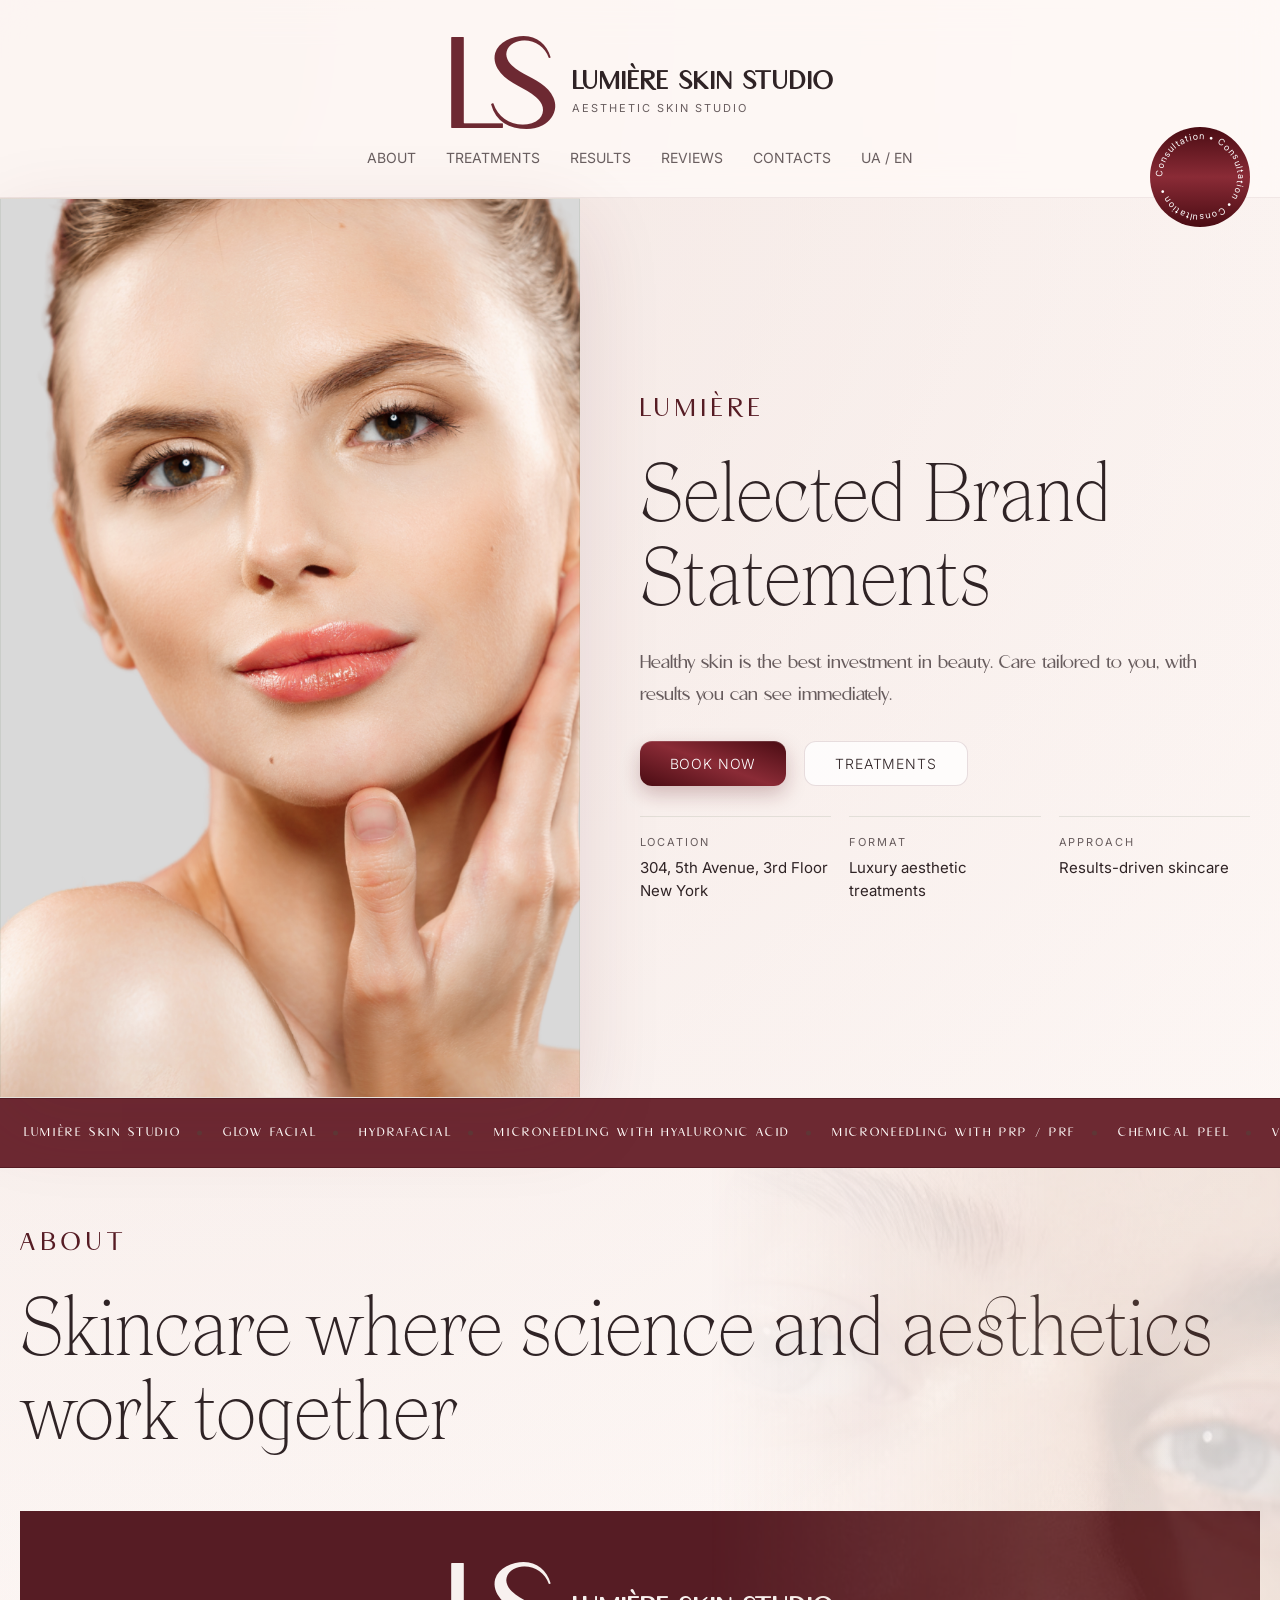
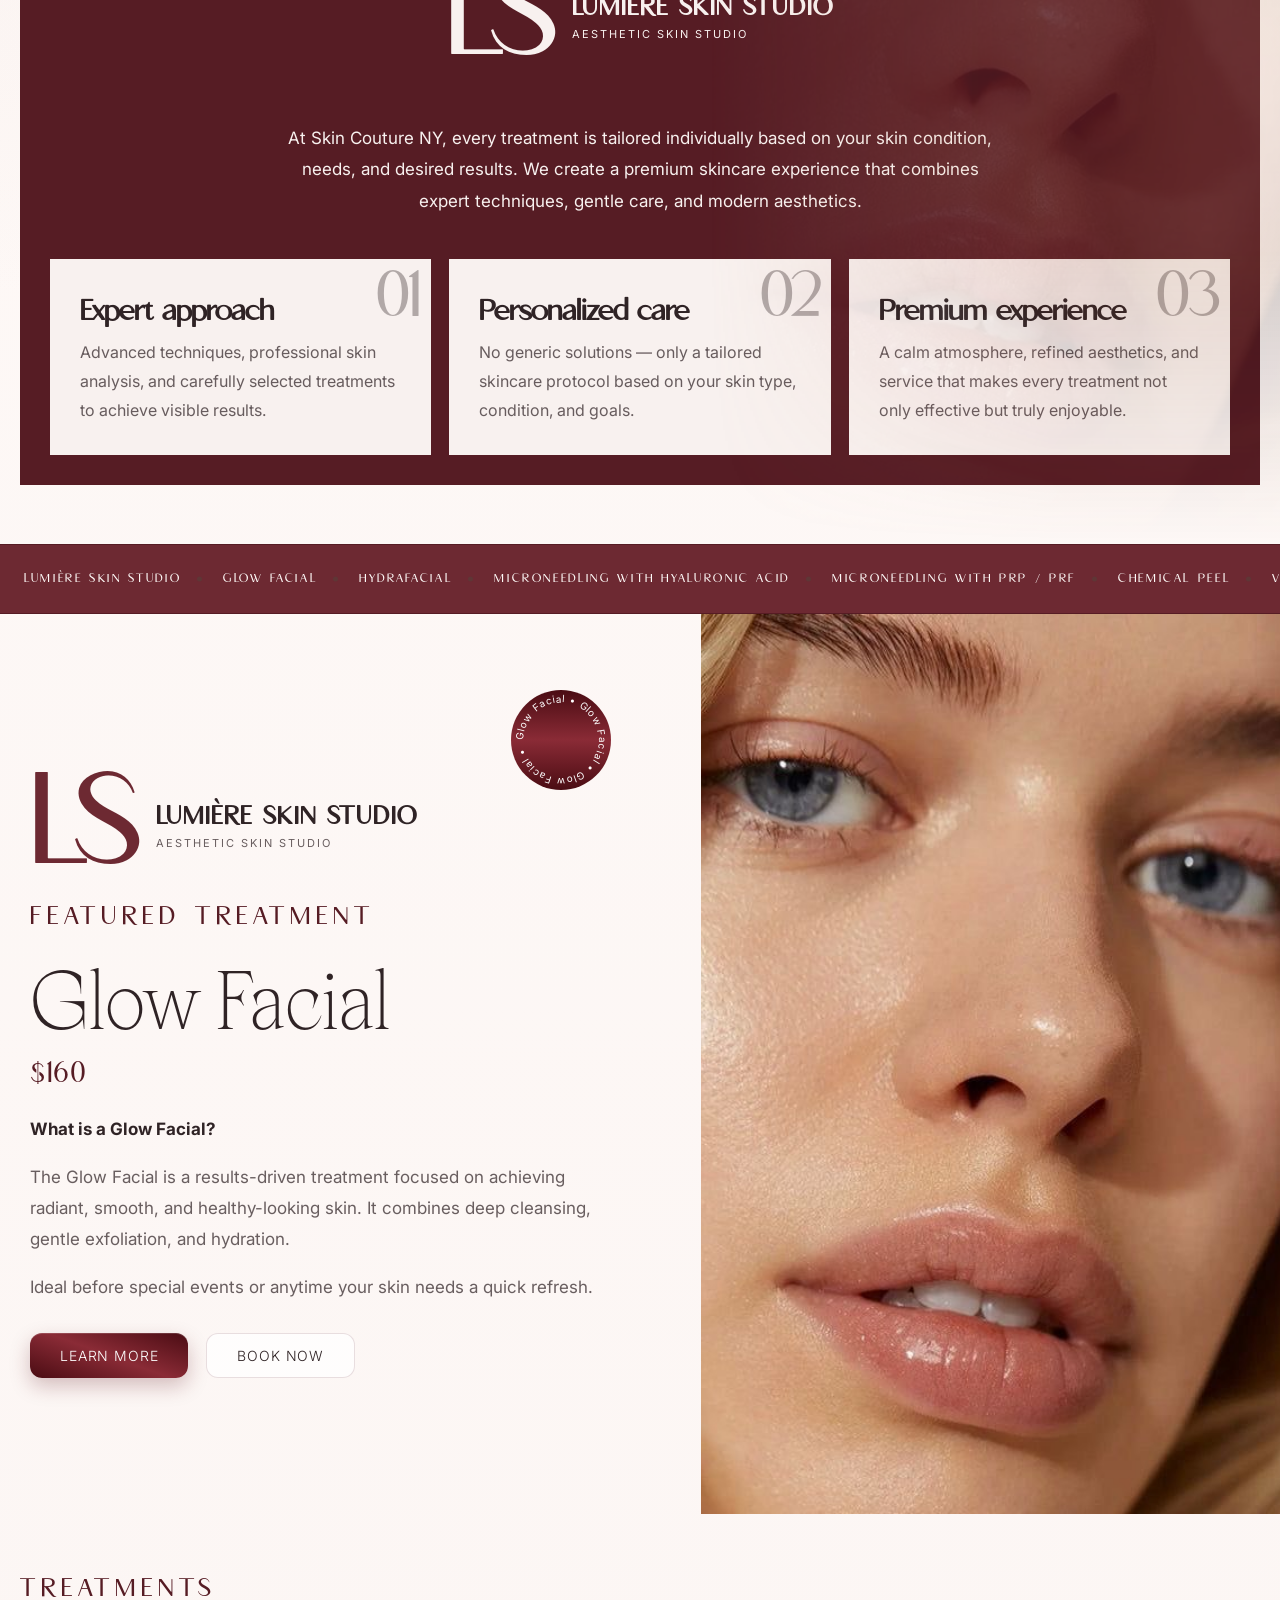
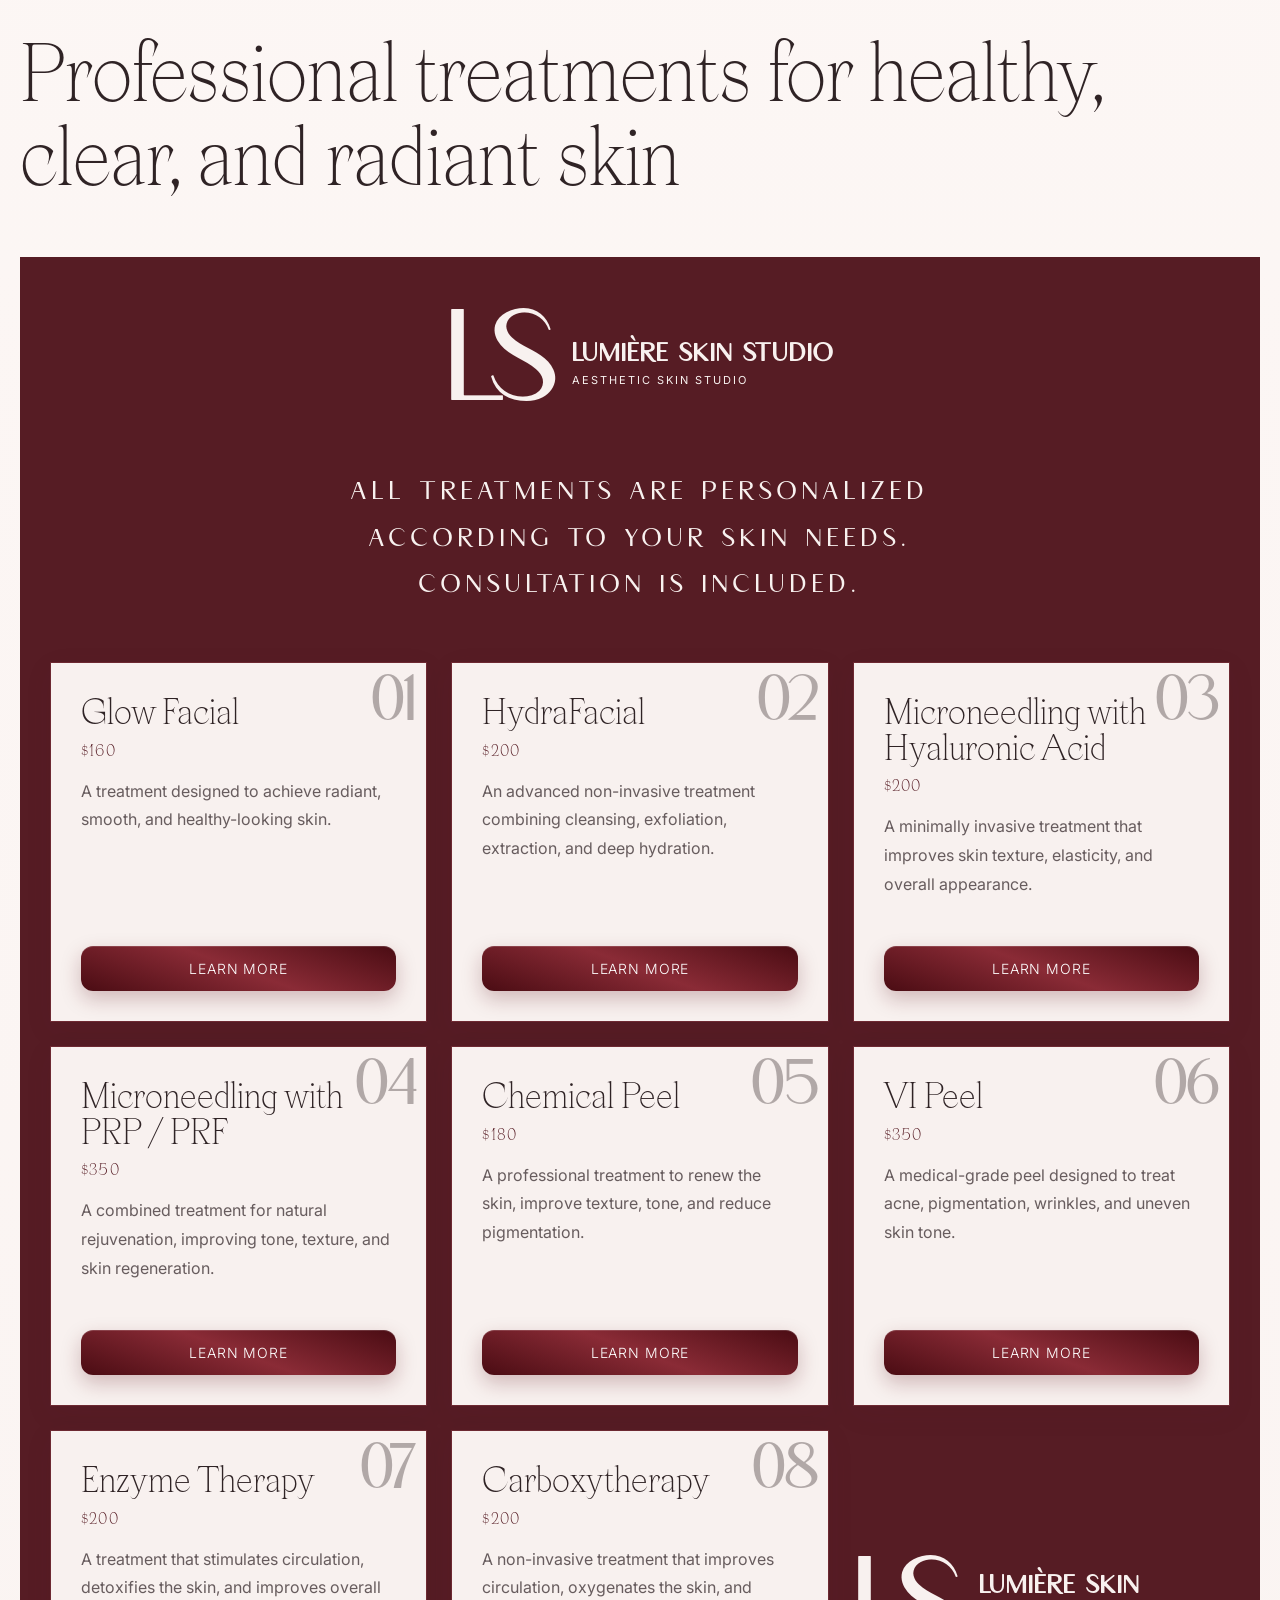
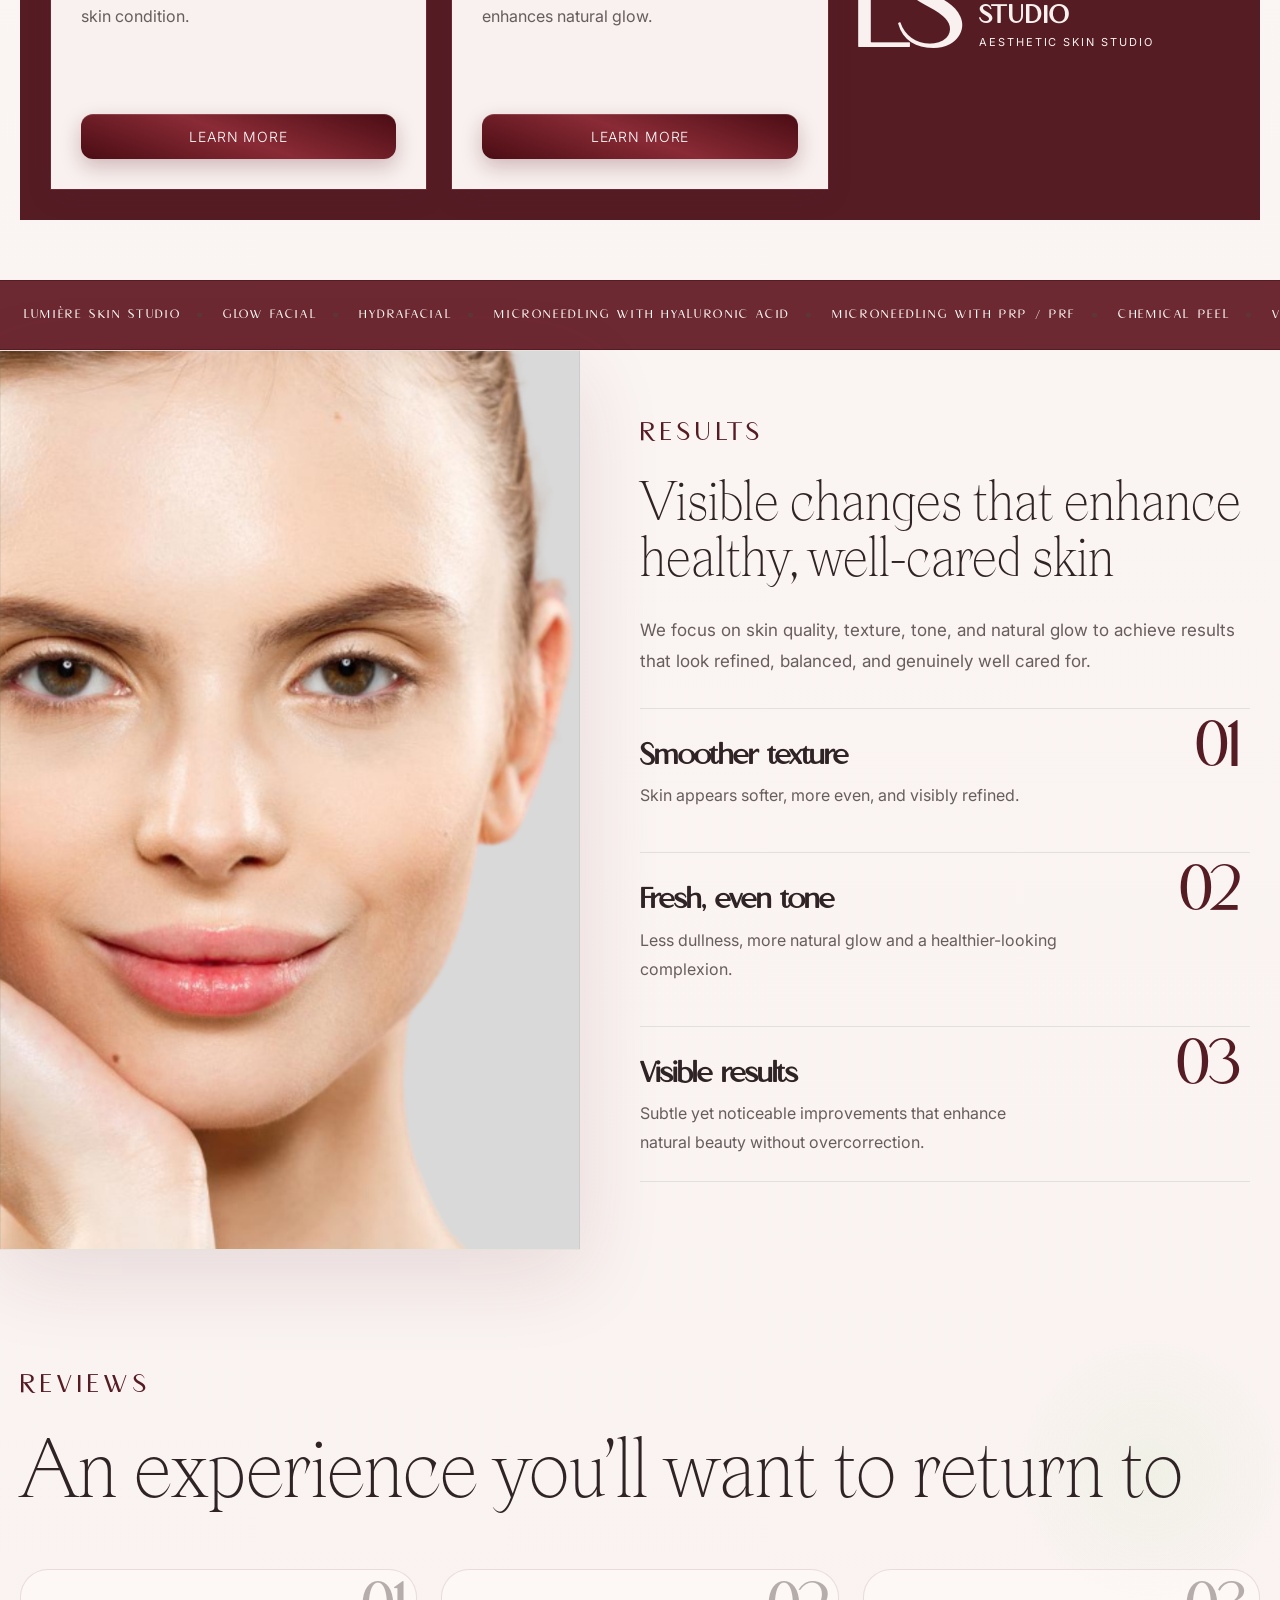
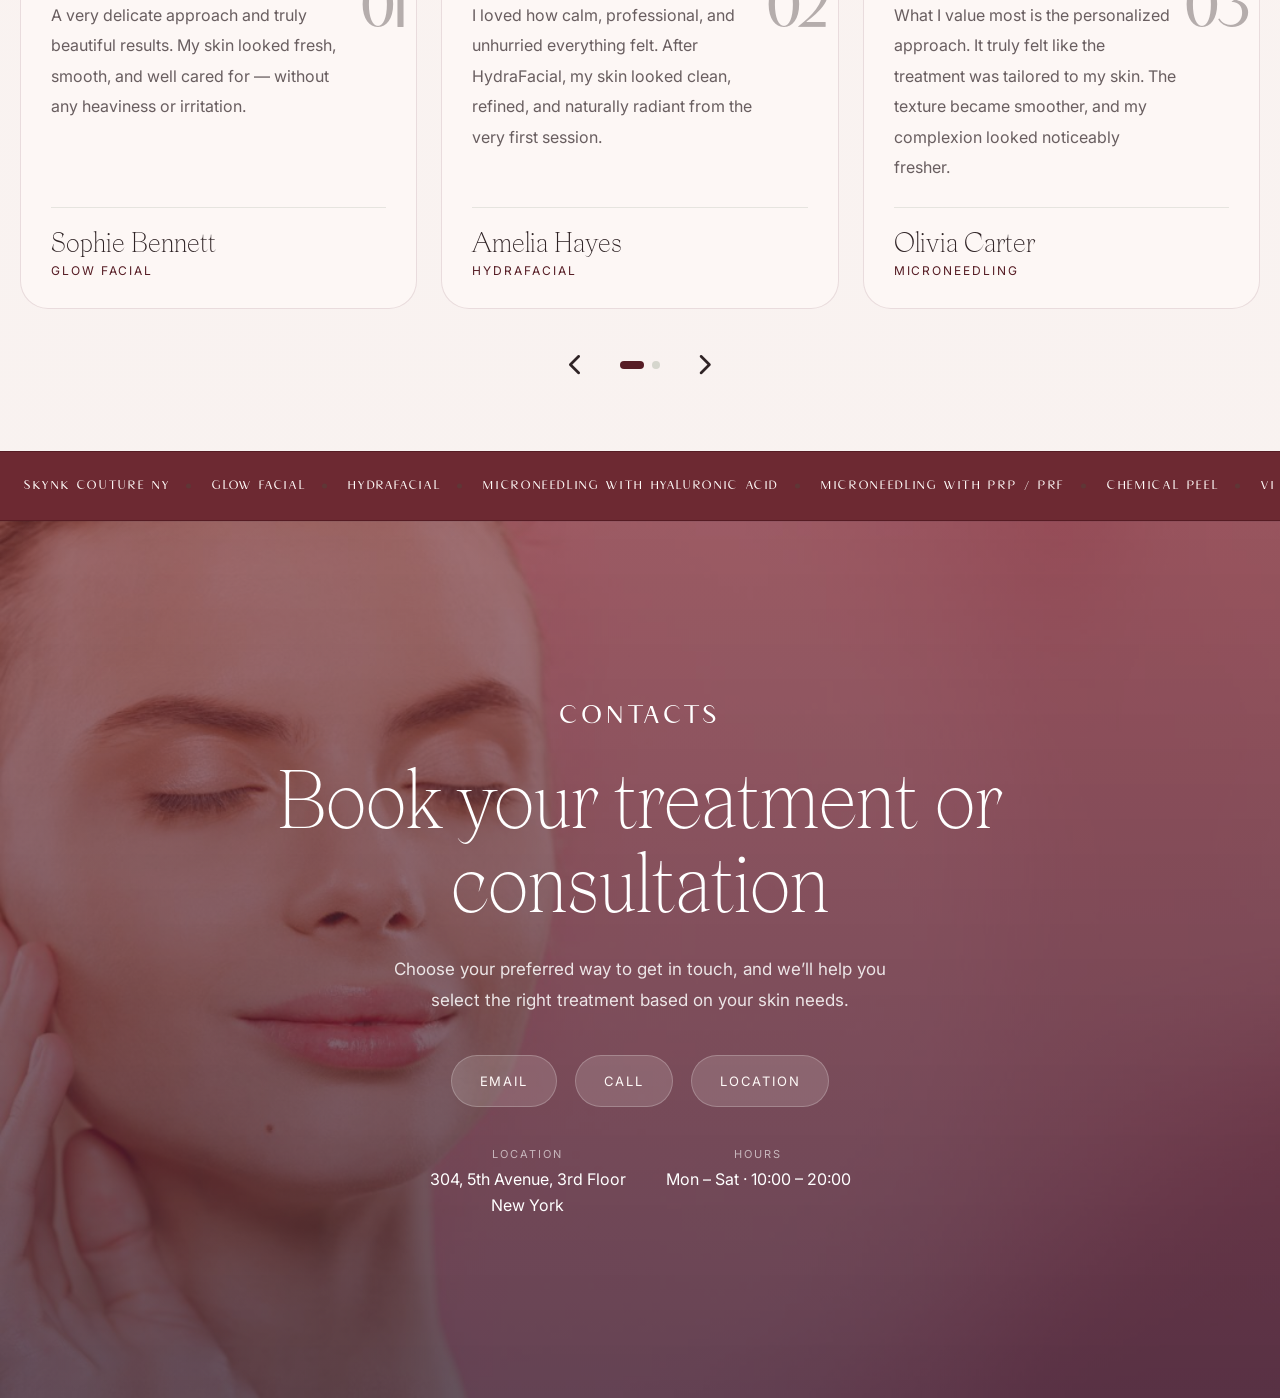
==== commit 5e2ffa0e: "Add files via upload" ====
--- a/index.html
+++ b/index.html
@@ -359,7 +359,7 @@
                   <h3 class="procedure-card__title">
                     Microneedling with Hyaluronic Acid
                   </h3>
-                  <span class="procedure-card__price">$150</span>
+                  <span class="procedure-card__price">$200</span>
                 </div>
                 <p class="procedure-card__text">
                   A minimally invasive treatment that improves skin texture,
@@ -380,7 +380,7 @@
                   <h3 class="procedure-card__title">
                     Microneedling with PRP / PRF
                   </h3>
-                  <span class="procedure-card__price">$250</span>
+                  <span class="procedure-card__price">$350</span>
                 </div>
                 <p class="procedure-card__text">
                   A combined treatment for natural rejuvenation, improving tone,
@@ -399,7 +399,7 @@
                 <span class="about-point__number">05</span>
                 <div class="procedure-card__top">
                   <h3 class="procedure-card__title">Chemical Peel</h3>
-                  <span class="procedure-card__price">$150 – $220</span>
+                  <span class="procedure-card__price">$180</span>
                 </div>
                 <p class="procedure-card__text">
                   A professional treatment to renew the skin, improve texture,
@@ -418,7 +418,7 @@
                 <span class="about-point__number">06</span>
                 <div class="procedure-card__top">
                   <h3 class="procedure-card__title">VI Peel</h3>
-                  <span class="procedure-card__price">$300 – $350</span>
+                  <span class="procedure-card__price">$350</span>
                 </div>
                 <p class="procedure-card__text">
                   A medical-grade peel designed to treat acne, pigmentation,
@@ -437,7 +437,7 @@
                 <span class="about-point__number">07</span>
                 <div class="procedure-card__top">
                   <h3 class="procedure-card__title">Enzyme Therapy</h3>
-                  <span class="procedure-card__price">$180</span>
+                  <span class="procedure-card__price">$200</span>
                 </div>
                 <p class="procedure-card__text">
                   A treatment that stimulates circulation, detoxifies the skin,
@@ -456,7 +456,7 @@
                 <span class="about-point__number">08</span>
                 <div class="procedure-card__top">
                   <h3 class="procedure-card__title">Carboxytherapy</h3>
-                  <span class="procedure-card__price">$180</span>
+                  <span class="procedure-card__price">$200</span>
                 </div>
                 <p class="procedure-card__text">
                   A non-invasive treatment that improves circulation, oxygenates
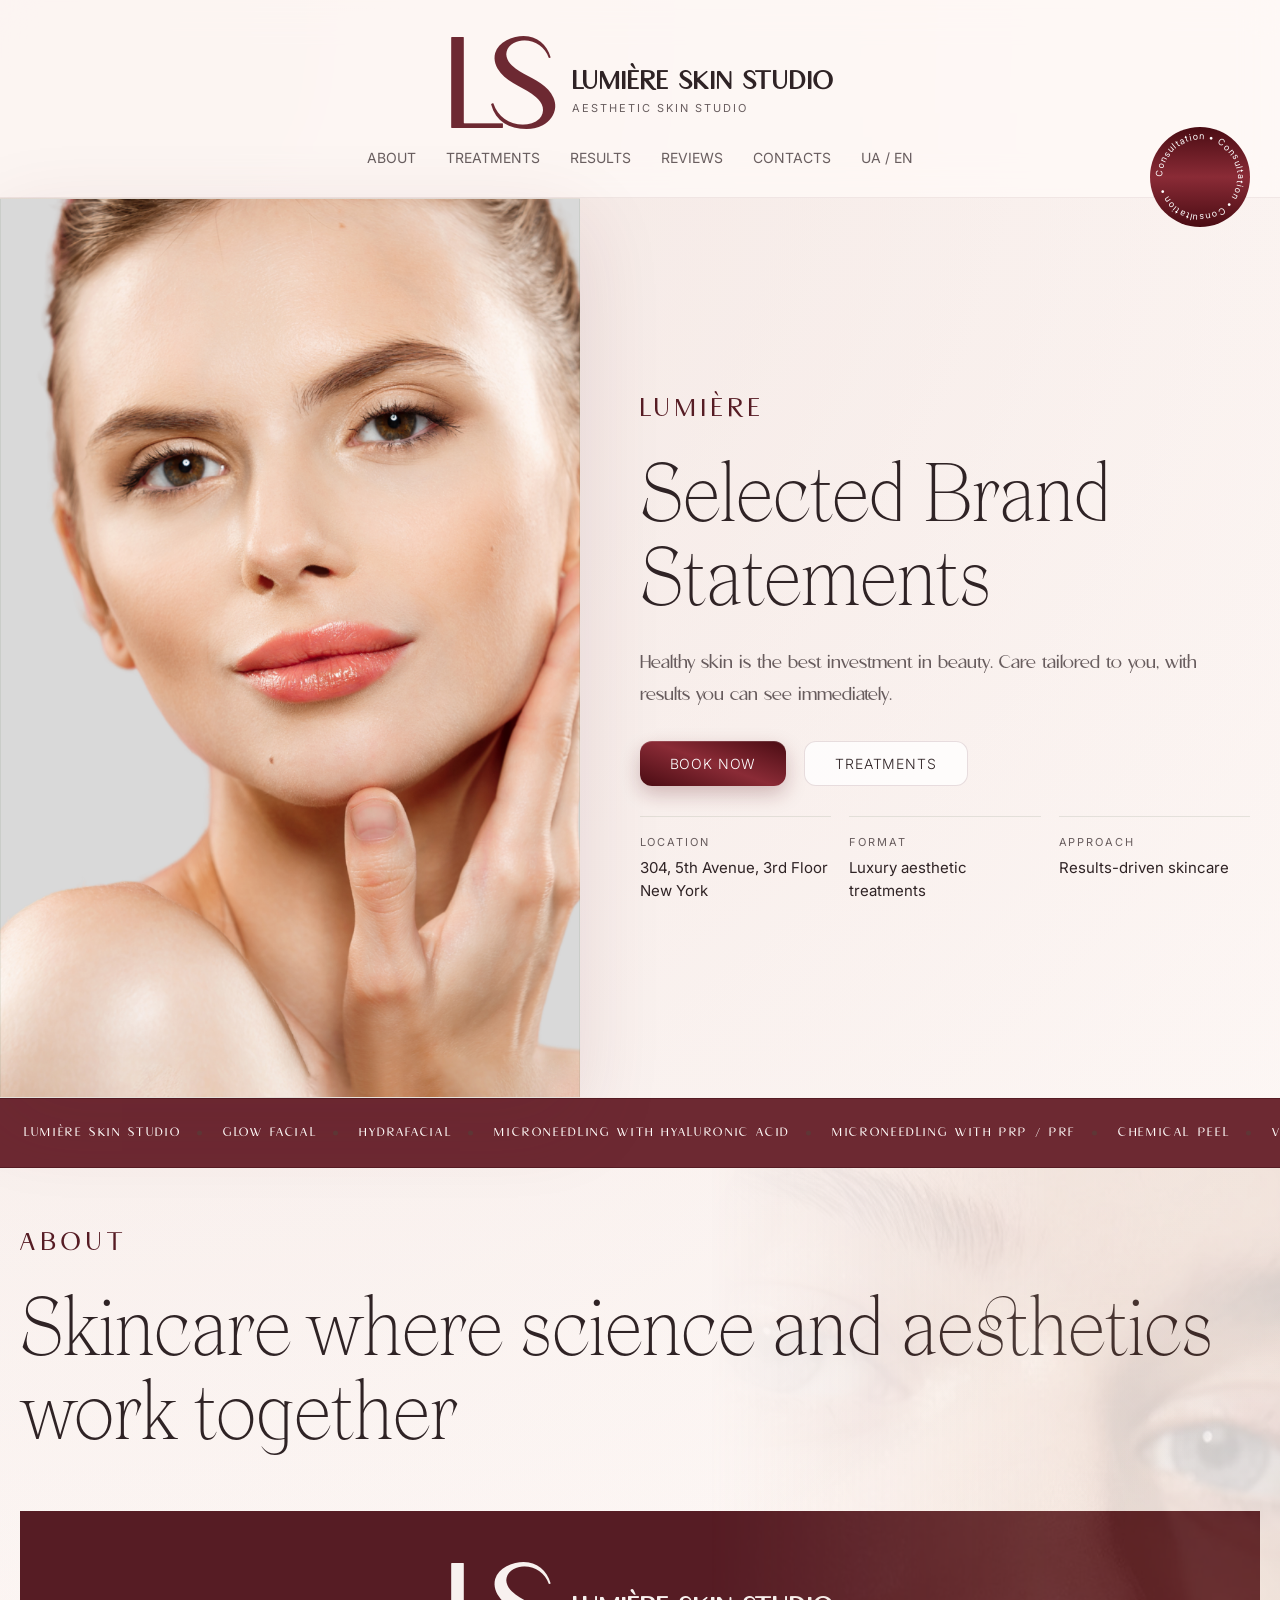
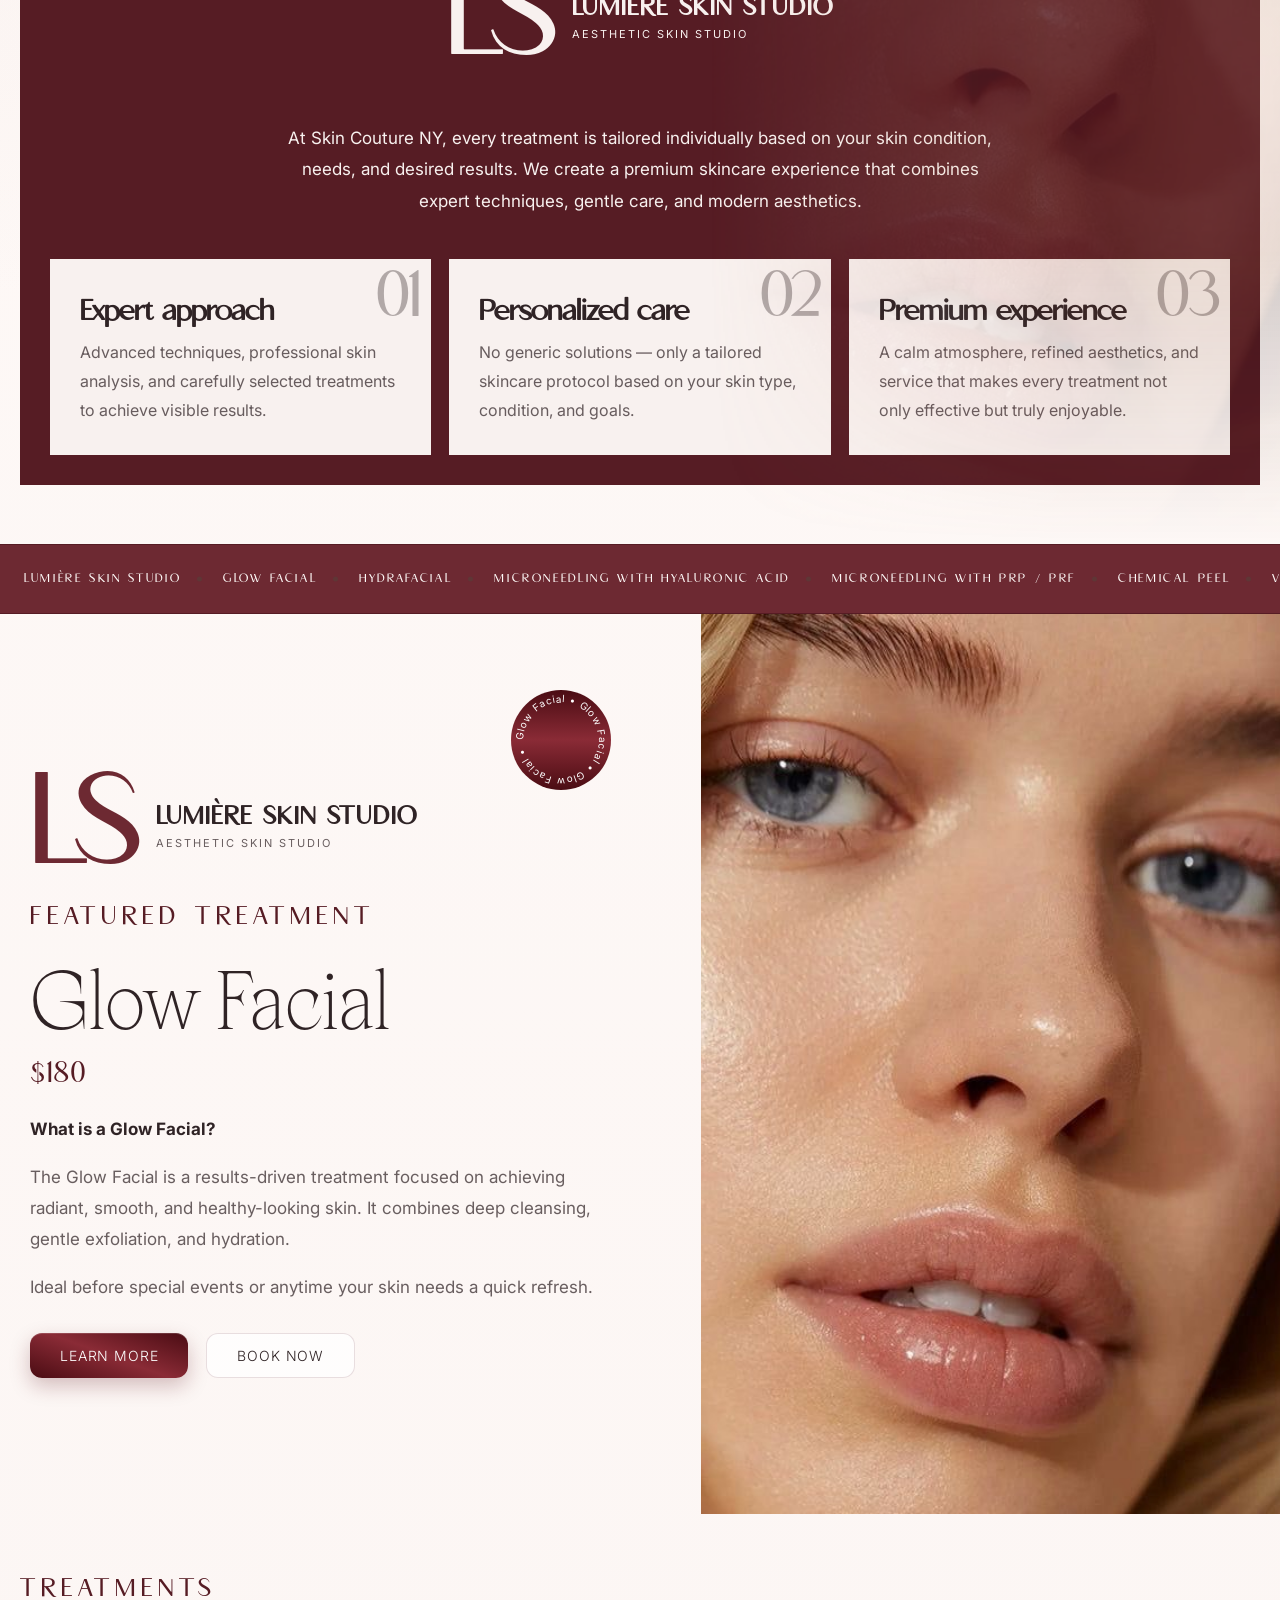
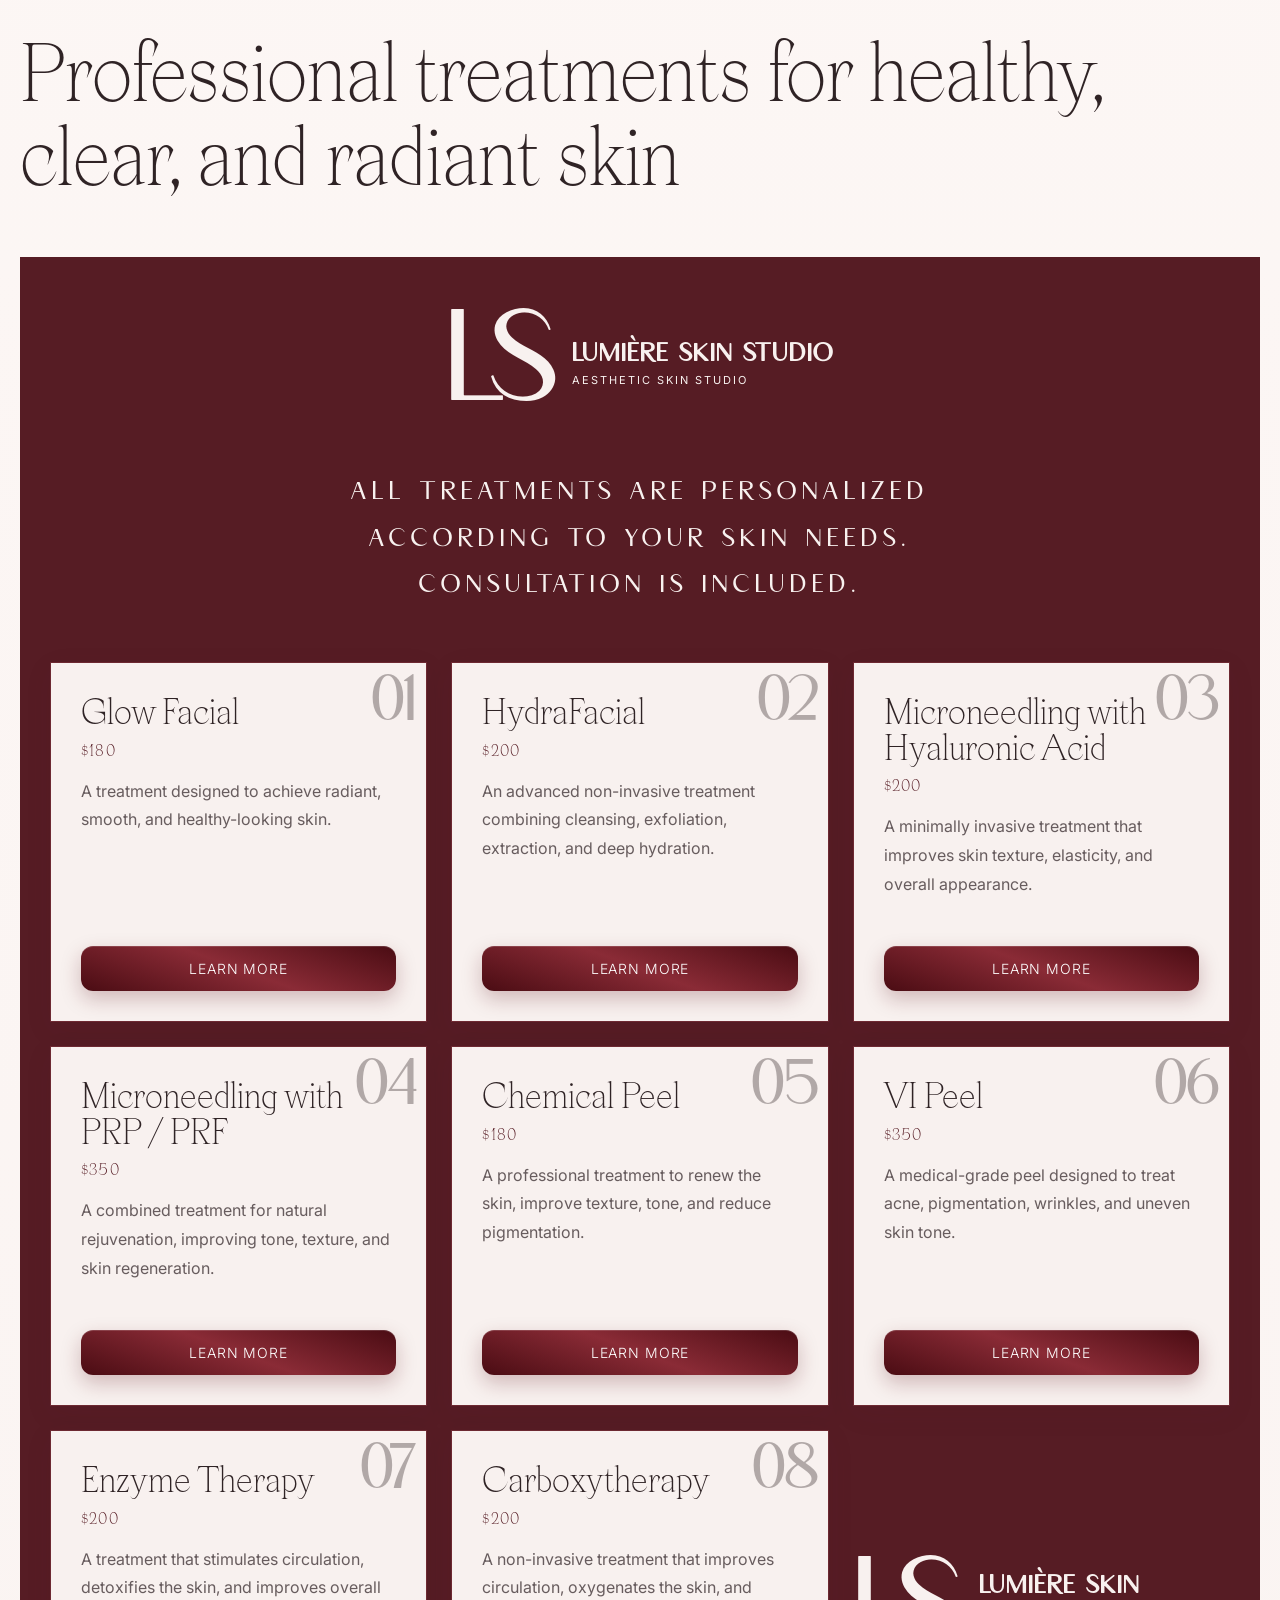
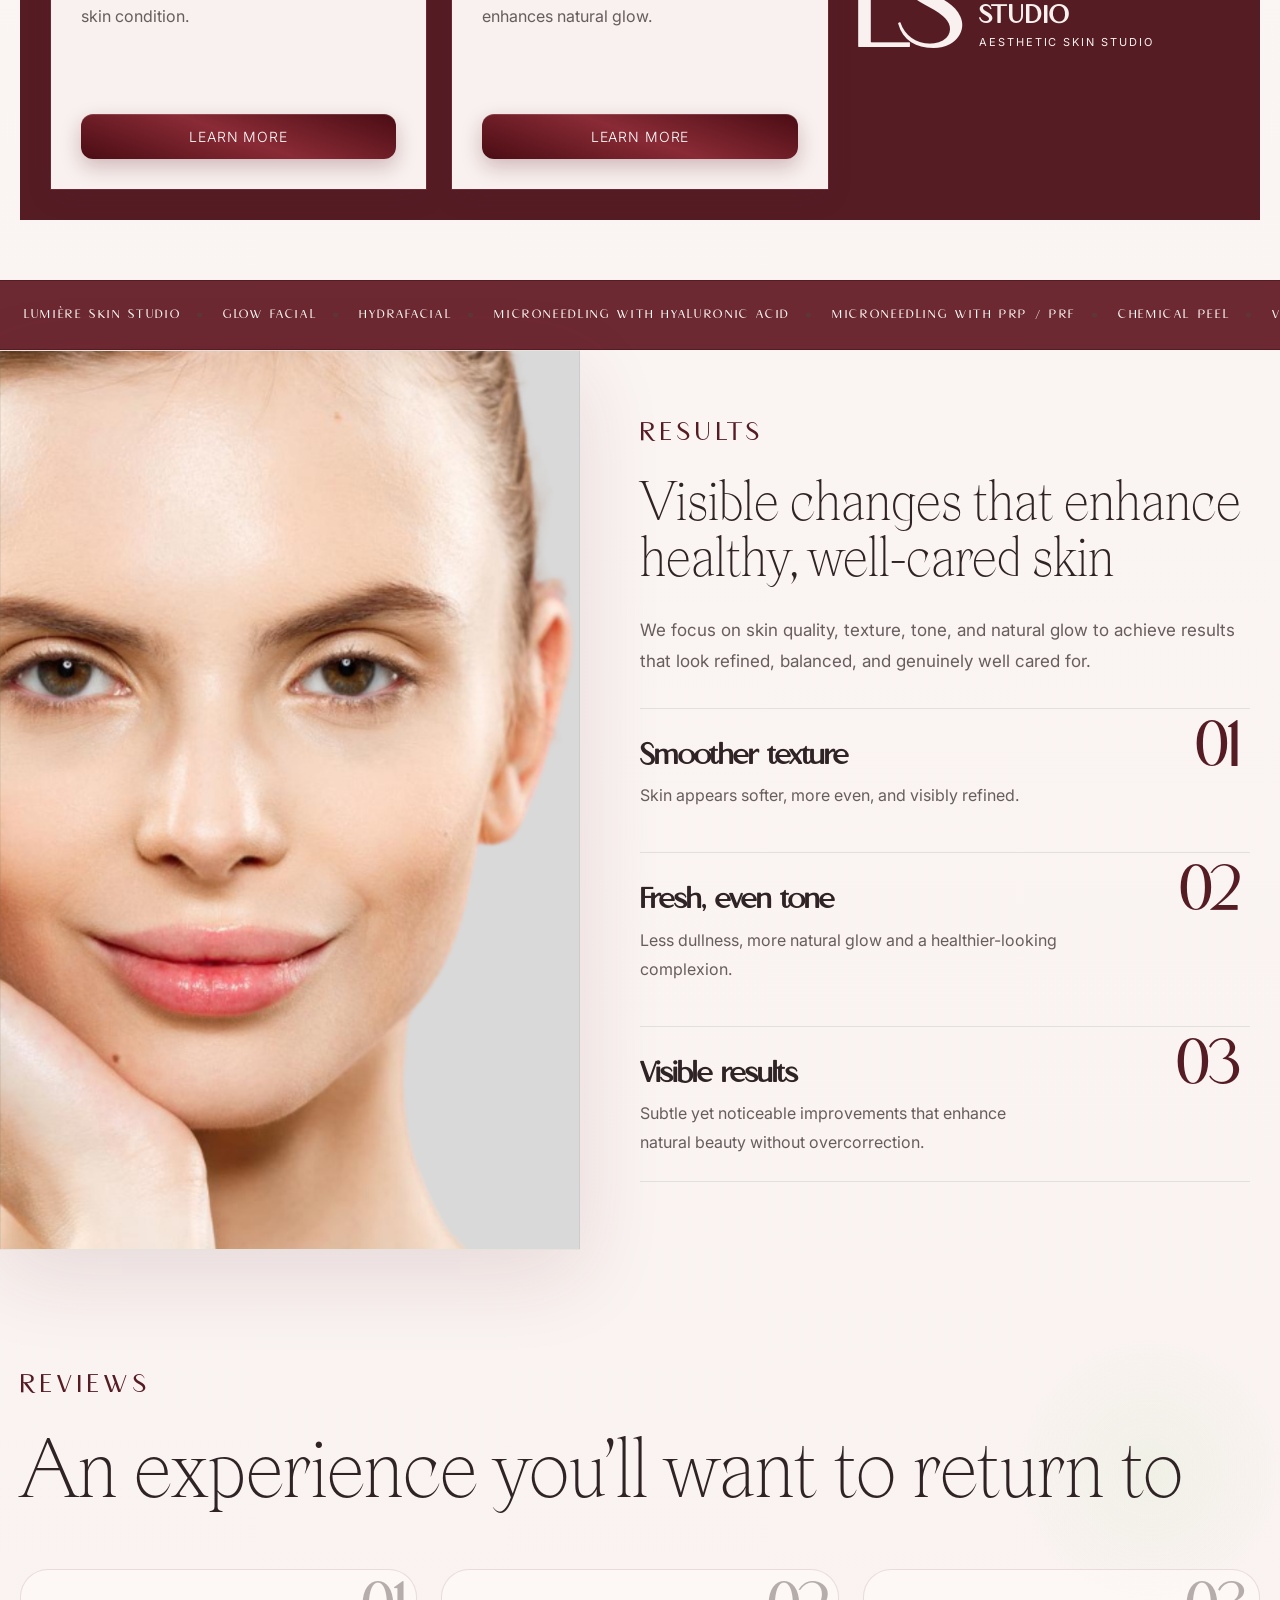
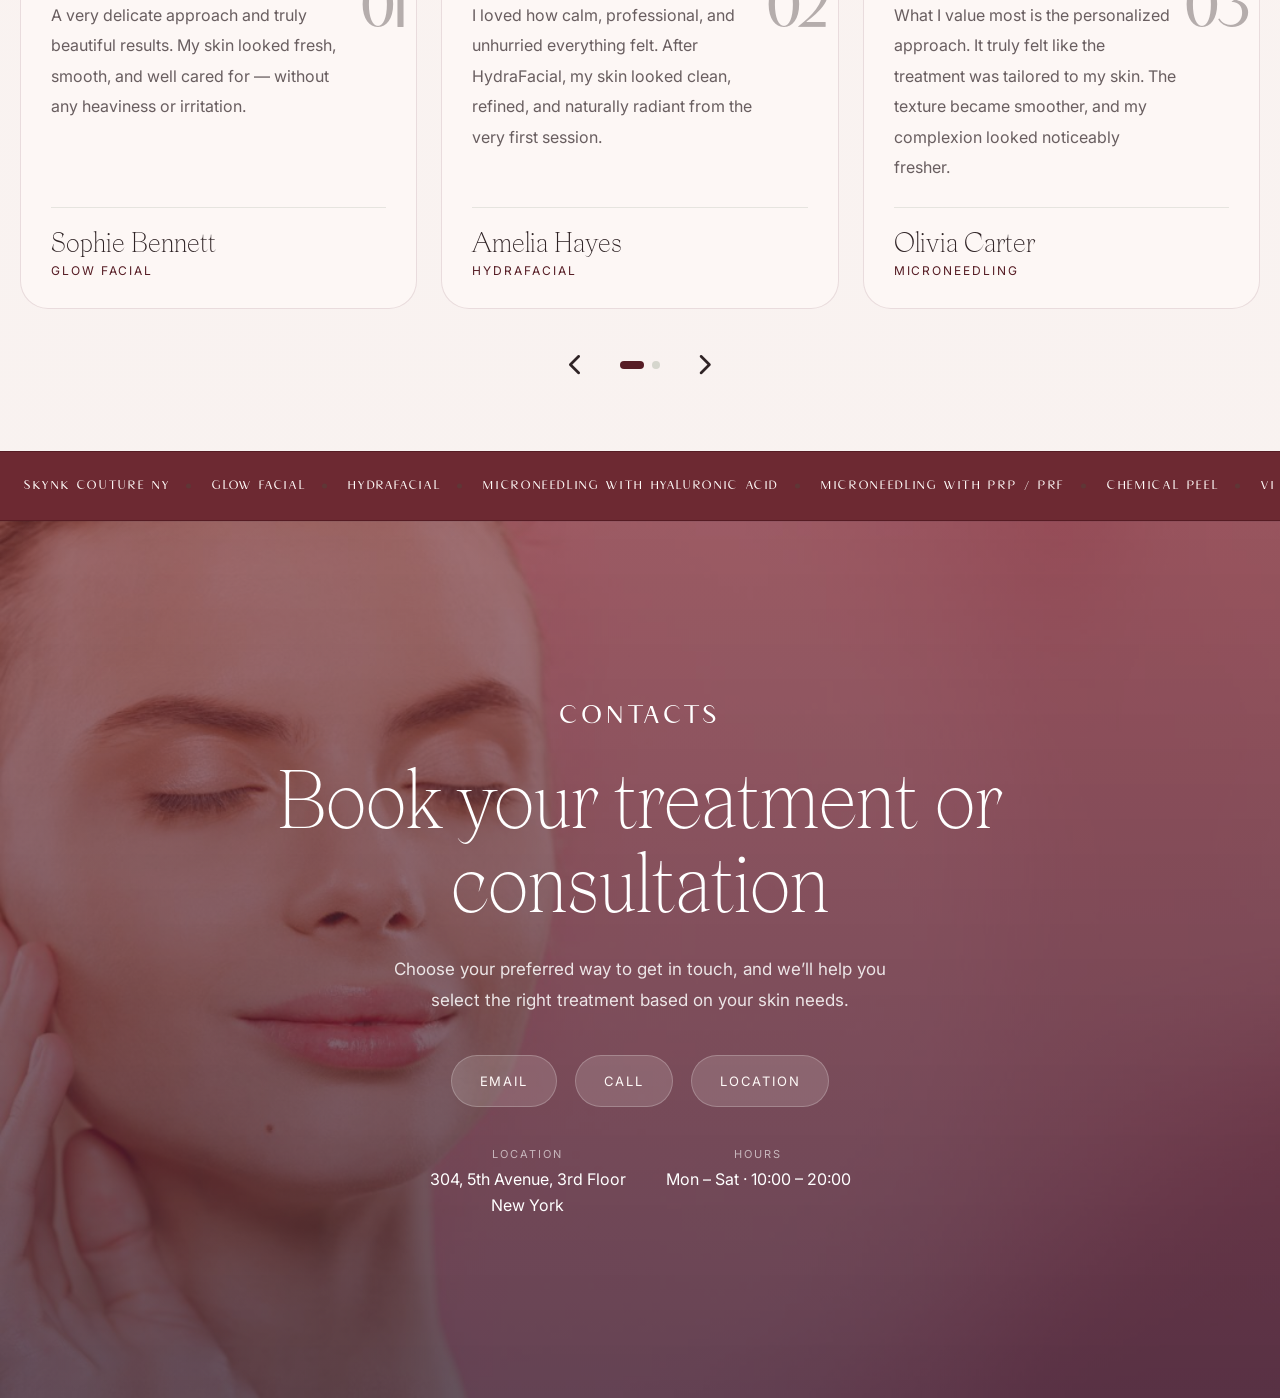
==== commit 9b9a2eec: "Add files via upload" ====
--- a/index.html
+++ b/index.html
@@ -235,7 +235,7 @@
               <h3 class="section-title procedure-feature__title">
                 Glow Facial
               </h3>
-              <span class="procedure-feature__price">$160</span>
+              <span class="procedure-feature__price">$180</span>
             </div>
 
             <div class="procedure-feature__content">
@@ -319,7 +319,7 @@
                 <span class="about-point__number">01</span>
                 <div class="procedure-card__top">
                   <h3 class="procedure-card__title">Glow Facial</h3>
-                  <span class="procedure-card__price">$160</span>
+                  <span class="procedure-card__price">$180</span>
                 </div>
                 <p class="procedure-card__text">
                   A treatment designed to achieve radiant, smooth, and
